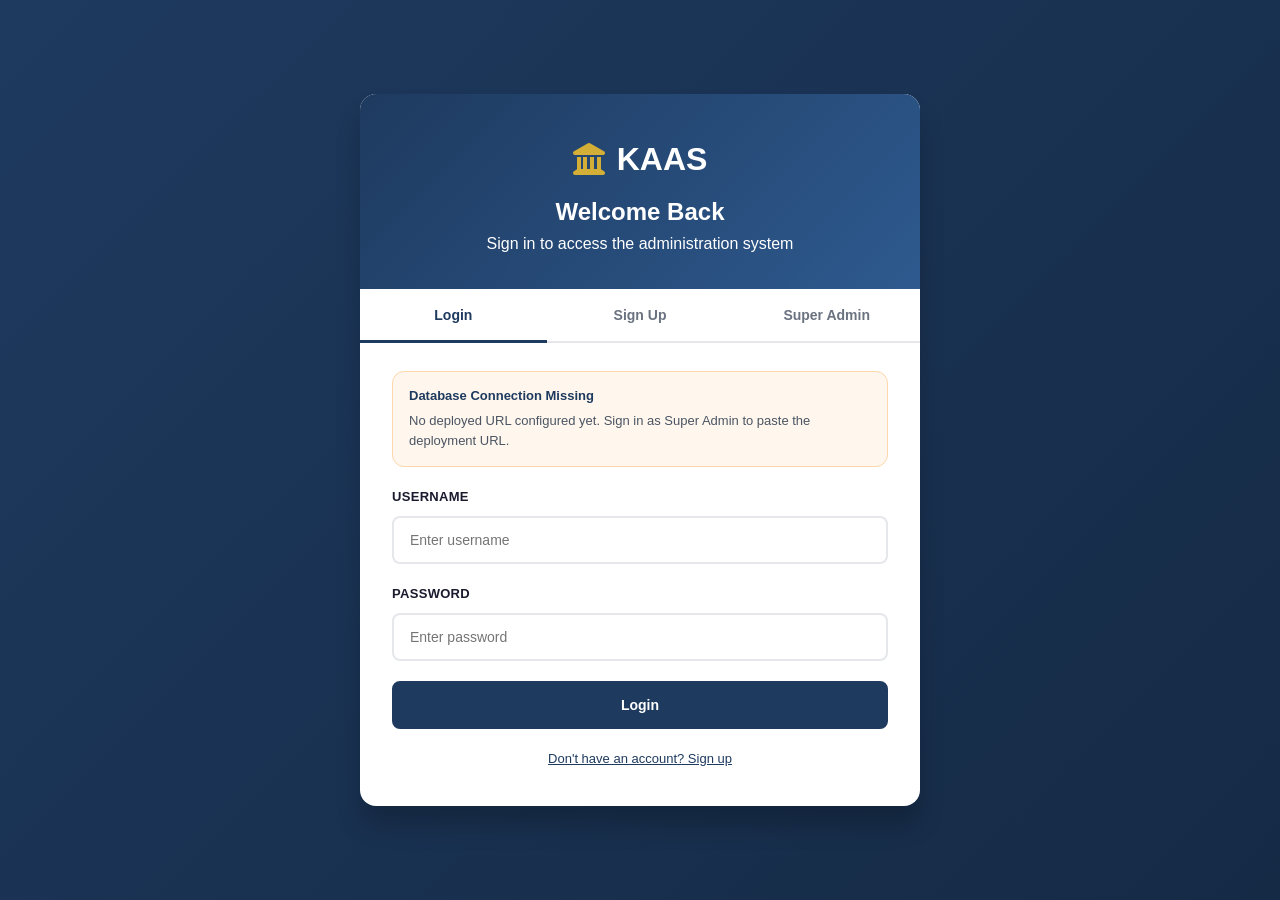
==== index.html @ f277cc86 "Add files via upload" ====
<!DOCTYPE html>
<html lang="en">

<head>
    <meta charset="UTF-8">
    <meta name="viewport" content="width=device-width, initial-scale=1.0">
    <title>KAAS - Kenya Area Administration System</title>
    <link rel="icon" href="data:,">
    <link rel="stylesheet" href="https://cdnjs.cloudflare.com/ajax/libs/font-awesome/6.4.0/css/all.min.css">
    <style>
        * {
            margin: 0;
            padding: 0;
            box-sizing: border-box;
        }

        body {
            font-family: 'Segoe UI', Arial, sans-serif;
            background: #F5F7FA;
            color: #1A1A2E;
            line-height: 1.6;
        }

        #authPage {
            min-height: 100vh;
            display: flex;
            align-items: center;
            justify-content: center;
            background: linear-gradient(135deg, #1E3A5F 0%, #152A45 100%);
            padding: 20px;
        }

        .auth-container {
            background: white;
            border-radius: 16px;
            box-shadow: 0 20px 25px rgba(0, 0, 0, 0.2);
            width: 100%;
            max-width: 560px;
            overflow: hidden;
            animation: slideUp 0.5s ease-out;
        }

        @keyframes slideUp {
            from {
                opacity: 0;
                transform: translateY(30px);
            }

            to {
                opacity: 1;
                transform: translateY(0);
            }
        }

        .auth-header {
            background: linear-gradient(135deg, #1E3A5F 0%, #2E5A8F 100%);
            padding: 40px 40px 32px;
            text-align: center;
            color: white;
        }

        .auth-header .logo {
            display: inline-flex;
            align-items: center;
            gap: 12px;
            font-size: 32px;
            font-weight: 700;
            margin-bottom: 8px;
        }

        .auth-header .logo i {
            color: #D4AF37;
        }

        .auth-tabs {
            display: flex;
            border-bottom: 2px solid #E5E7EB;
        }

        .auth-tab {
            flex: 1;
            padding: 18px;
            text-align: center;
            background: none;
            border: none;
            font-size: 14px;
            font-weight: 700;
            color: #6B7280;
            cursor: pointer;
            font-family: inherit;
            position: relative;
        }

        .auth-tab.active {
            color: #1E3A5F;
        }

        .auth-tab.active::after {
            content: '';
            position: absolute;
            bottom: -2px;
            left: 0;
            right: 0;
            height: 3px;
            background: #1E3A5F;
        }

        .auth-body {
            padding: 28px 32px 36px;
        }

        .auth-panel {
            display: none;
        }

        .auth-panel.active {
            display: block;
        }

        .status-box {
            border: 1px solid #E5E7EB;
            border-radius: 12px;
            padding: 14px 16px;
            margin-bottom: 20px;
            background: #F8FAFC;
        }

        .status-box.connected {
            border-color: #BBF7D0;
            background: #F0FDF4;
        }

        .status-box.disconnected {
            border-color: #FED7AA;
            background: #FFF7ED;
        }

        .status-title {
            font-weight: 700;
            font-size: 13px;
            margin-bottom: 4px;
            color: #1E3A5F;
        }

        .status-text {
            font-size: 13px;
            color: #4B5563;
            word-break: break-word;
        }

        .form-group {
            margin-bottom: 20px;
        }

        .form-group label {
            display: block;
            margin-bottom: 8px;
            font-weight: 600;
            font-size: 13px;
            color: #1A1A2E;
            text-transform: uppercase;
            letter-spacing: 0.3px;
        }

        .form-control {
            width: 100%;
            padding: 14px 16px;
            border: 2px solid #E5E7EB;
            border-radius: 8px;
            font-size: 14px;
            font-family: inherit;
            transition: all 0.15s;
        }

        .form-control:focus {
            outline: none;
            border-color: #1E3A5F;
            box-shadow: 0 0 0 3px rgba(30, 58, 95, 0.1);
        }

        .form-row {
            display: grid;
            grid-template-columns: 1fr 1fr;
            gap: 16px;
        }

        .settings-grid {
            display: grid;
            grid-template-columns: repeat(2, 1fr);
            gap: 24px;
        }

        .checkbox-row {
            display: flex;
            align-items: center;
            gap: 12px;
            margin-bottom: 16px;
            font-size: 14px;
        }

        .checkbox-row input {
            width: 18px;
            height: 18px;
        }

        .help-text {
            font-size: 12px;
            color: #6B7280;
            margin-top: -8px;
            margin-bottom: 18px;
        }

        .btn {
            display: inline-flex;
            align-items: center;
            justify-content: center;
            gap: 8px;
            padding: 14px 24px;
            border: 2px solid transparent;
            border-radius: 8px;
            font-size: 14px;
            font-weight: 600;
            font-family: inherit;
            cursor: pointer;
            transition: all 0.15s;
            width: 100%;
        }

        .btn-primary {
            background: #1E3A5F;
            color: white;
            border-color: #1E3A5F;
        }

        .btn-primary:hover {
            background: #2E5A8F;
        }

        .btn-secondary {
            background: #F5F7FA;
            color: #1E3A5F;
            border-color: #E5E7EB;
        }

        .btn-secondary:hover {
            background: #E7ECF4;
        }

        .data-table tbody tr:nth-child(even) {
            background-color: #E0F7FA !important;
        }

        .data-table tbody tr:hover {
            background-color: #B2EBF2 !important;
        }

        .loader-spin {
            animation: fa-spin 2s infinite linear;
            margin-right: 8px;
            color: #D4AF37;
            display: none;
        }

        .progress-bar-container {
            position: fixed;
            top: 0;
            left: 0;
            right: 0;
            height: 3px;
            z-index: 9999;
            background: rgba(30, 58, 95, 0.1);
            display: none;
        }

        .progress-bar-fill {
            height: 100%;
            background: #10B981;
            width: 0%;
            transition: width 0.3s ease;
            box-shadow: 0 0 10px rgba(16, 185, 129, 0.5);
        }
        .btn-danger {
            background: #FFF1F2;
            color: #DC143C;
            border-color: #FECDD3;
        }

        .btn-danger:hover {
            background: #FFE4E6;
        }

        .btn-sm {
            width: auto;
            padding: 10px 14px;
            font-size: 13px;
        }

        .button-row {
            display: flex;
            gap: 12px;
            flex-wrap: wrap;
        }

        .hidden {
            display: none !important;
        }

        #appPage {
            display: none;
            min-height: 100vh;
        }

        .app-container {
            display: flex;
            min-height: 100vh;
        }

        .sidebar {
            width: 280px;
            background: linear-gradient(180deg, #1E3A5F 0%, #152A45 100%);
            color: white;
            display: flex;
            flex-direction: column;
            position: fixed;
            left: 0;
            top: 0;
            bottom: 0;
            z-index: 1000;
        }

        .sidebar-header {
            padding: 20px 24px;
            border-bottom: 1px solid rgba(255, 255, 255, 0.1);
            min-height: 64px;
        }

        .sidebar .logo {
            display: flex;
            align-items: center;
            gap: 12px;
            font-size: 22px;
            font-weight: 700;
        }

        .sidebar .logo i {
            color: #D4AF37;
        }

        .sidebar-nav {
            flex: 1;
            overflow-y: auto;
            padding: 12px 0;
        }

        .sidebar-nav ul {
            list-style: none;
            padding: 0;
        }

        .sidebar-nav li {
            margin: 2px 12px;
        }

        .sidebar-nav a {
            display: flex;
            align-items: center;
            gap: 14px;
            padding: 12px 16px;
            color: rgba(255, 255, 255, 0.75);
            text-decoration: none;
            border-radius: 4px;
            transition: all 0.15s;
            font-size: 14px;
        }

        .sidebar-nav a:hover,
        .sidebar-nav a.active {
            background: rgba(255, 255, 255, 0.1);
            color: white;
        }

        .sidebar-nav a.active {
            background: #D4AF37;
            color: #152A45;
            font-weight: 600;
        }

        .sidebar-footer {
            padding: 16px 20px;
            border-top: 1px solid rgba(255, 255, 255, 0.1);
            display: flex;
            align-items: center;
            justify-content: space-between;
            background: rgba(0, 0, 0, 0.1);
        }

        .user-info {
            display: flex;
            align-items: center;
            gap: 12px;
            overflow: hidden;
        }

        .user-avatar {
            width: 42px;
            height: 42px;
            border-radius: 50%;
            background: #D4AF37;
            display: flex;
            align-items: center;
            justify-content: center;
            color: #152A45;
            font-size: 18px;
            flex-shrink: 0;
        }

        .user-details {
            overflow: hidden;
        }

        .user-details span:first-child {
            font-weight: 600;
            font-size: 13px;
            white-space: nowrap;
            overflow: hidden;
            text-overflow: ellipsis;
            display: block;
        }

        .user-details span:last-child {
            font-size: 11px;
            opacity: 0.7;
            text-transform: capitalize;
            display: block;
        }

        .btn-logout {
            background: rgba(255, 255, 255, 0.1);
            border: none;
            color: white;
            width: 40px;
            height: 40px;
            border-radius: 4px;
            cursor: pointer;
            font-size: 16px;
            flex-shrink: 0;
        }

        .main-content {
            flex: 1;
            margin-left: 280px;
            min-height: 100vh;
            display: flex;
            flex-direction: column;
        }

        .top-header {
            height: 64px;
            background: white;
            border-bottom: 1px solid #E5E7EB;
            display: flex;
            align-items: center;
            padding: 0 32px;
            position: sticky;
            top: 0;
            z-index: 100;
        }

        .top-header h2 {
            font-size: 20px;
            font-weight: 700;
            flex: 1;
        }

        .content-area {
            flex: 1;
            padding: 32px;
            max-width: 1400px;
            width: 100%;
            margin: 0 auto;
        }

        .card {
            background: white;
            border-radius: 12px;
            box-shadow: 0 1px 3px rgba(30, 58, 95, 0.08);
            padding: 28px;
            border: 1px solid #F3F4F6;
            margin-bottom: 24px;
        }

        .card-header {
            display: flex;
            align-items: center;
            justify-content: space-between;
            margin-bottom: 24px;
            padding-bottom: 16px;
            border-bottom: 2px solid #F3F4F6;
            flex-wrap: wrap;
            gap: 12px;
        }

        .card-title {
            font-size: 18px;
            font-weight: 700;
        }

        .stats-grid {
            display: grid;
            grid-template-columns: repeat(4, 1fr);
            gap: 24px;
            margin-bottom: 32px;
        }

        .stat-card {
            background: white;
            border-radius: 12px;
            box-shadow: 0 1px 3px rgba(30, 58, 95, 0.08);
            padding: 28px;
            display: flex;
            gap: 18px;
            border: 1px solid #F3F4F6;
            position: relative;
            overflow: hidden;
        }

        .stat-icon {
            width: 56px;
            height: 56px;
            border-radius: 8px;
            display: flex;
            align-items: center;
            justify-content: center;
            font-size: 24px;
            flex-shrink: 0;
        }

        .stat-icon.primary {
            background: rgba(30, 58, 95, 0.1);
            color: #1E3A5F;
        }

        .section-toolbar {
            display: flex;
            justify-content: space-between;
            align-items: center;
            gap: 12px;
            margin-bottom: 24px;
            flex-wrap: wrap;
        }

        .toolbar-actions {
            display: flex;
            gap: 12px;
            flex-wrap: wrap;
        }

        .table-wrapper {
            overflow-x: auto;
        }

        .data-table {
            width: 100%;
            border-collapse: separate;
            border-spacing: 0;
        }

        .data-table th {
            padding: 14px 18px;
            text-align: left;
            font-size: 12px;
            text-transform: uppercase;
            color: #6B7280;
            border-bottom: 2px solid #F3F4F6;
            background: #F5F7FA;
            white-space: nowrap;
        }

        .data-table td {
            padding: 16px 18px;
            border-bottom: 1px solid #F3F4F6;
            vertical-align: top;
        }

        .data-table tbody tr:hover {
            background: #FAFBFC;
        }

        .inline-actions {
            display: flex;
            gap: 8px;
            flex-wrap: wrap;
        }

        .empty-state {
            padding: 48px;
            text-align: center;
            color: #6B7280;
        }

        .empty-state i {
            font-size: 48px;
            opacity: 0.3;
            display: block;
            margin-bottom: 12px;
        }

        .badge {
            display: inline-flex;
            align-items: center;
            padding: 4px 10px;
            border-radius: 999px;
            font-size: 11px;
            font-weight: 700;
            text-transform: capitalize;
        }

        .badge-new {
            background: rgba(59, 130, 246, 0.12);
            color: #2563EB;
        }

        .badge-in_progress,
        .badge-pending {
            background: rgba(255, 107, 53, 0.12);
            color: #FF6B35;
        }

        .badge-resolved {
            background: rgba(0, 166, 81, 0.12);
            color: #00A651;
        }

        .badge-rejected {
            background: rgba(220, 20, 60, 0.12);
            color: #DC143C;
        }

        .badge-low {
            background: rgba(107, 114, 128, 0.12);
            color: #4B5563;
        }

        .badge-medium {
            background: rgba(30, 58, 95, 0.12);
            color: #1E3A5F;
        }

        .badge-high {
            background: rgba(245, 158, 11, 0.12);
            color: #B45309;
        }

        .badge-urgent {
            background: rgba(220, 20, 60, 0.12);
            color: #DC143C;
        }

        .toast-container {
            position: fixed;
            top: 24px;
            right: 24px;
            z-index: 3000;
            display: flex;
            flex-direction: column;
            gap: 12px;
            max-width: 400px;
        }

        .toast {
            background: white;
            border-radius: 8px;
            box-shadow: 0 10px 15px rgba(0, 0, 0, 0.1);
            padding: 18px 24px;
            display: flex;
            align-items: center;
            gap: 14px;
            border-left: 4px solid #1E3A5F;
            animation: toastSlide 0.4s ease-out;
        }

        @keyframes toastSlide {
            from {
                opacity: 0;
                transform: translateX(100%);
            }

            to {
                opacity: 1;
                transform: translateX(0);
            }
        }

        .toast.success {
            border-left-color: #00A651;
        }

        .toast.error {
            border-left-color: #DC143C;
        }

        .toast.warning {
            border-left-color: #FF6B35;
        }

        .toast i {
            font-size: 20px;
            flex-shrink: 0;
        }

        .toast.success i {
            color: #00A651;
        }

        .toast.error i {
            color: #DC143C;
        }

        .toast.warning i {
            color: #FF6B35;
        }

        /* Modal Styles */
        .modal-overlay {
            position: fixed;
            top: 0;
            left: 0;
            right: 0;
            bottom: 0;
            background: rgba(15, 23, 42, 0.6);
            backdrop-filter: blur(4px);
            display: none;
            align-items: center;
            justify-content: center;
            z-index: 2000;
            padding: 20px;
            animation: fadeIn 0.2s ease-out;
        }

        .modal-overlay.active {
            display: flex;
        }

        .modal-container {
            background: white;
            border-radius: 16px;
            width: 100%;
            max-width: 800px;
            max-height: 90vh;
            overflow-y: auto;
            box-shadow: 0 25px 50px -12px rgba(0, 0, 0, 0.25);
            animation: modalPop 0.3s cubic-bezier(0.34, 1.56, 0.64, 1);
        }

        @keyframes fadeIn { from { opacity: 0; } to { opacity: 1; } }
        @keyframes modalPop { from { transform: scale(0.95); opacity: 0; } to { transform: scale(1); opacity: 1; } }

        .modal-header {
            padding: 24px 32px;
            border-bottom: 1px solid #F3F4F6;
            display: flex;
            align-items: center;
            justify-content: space-between;
            position: sticky;
            top: 0;
            background: white;
            z-index: 10;
        }

        .modal-title {
            font-size: 20px;
            font-weight: 700;
            color: #1E3A5F;
        }

        .modal-close {
            background: #F3F4F6;
            border: none;
            width: 36px;
            height: 36px;
            border-radius: 50%;
            display: flex;
            align-items: center;
            justify-content: center;
            cursor: pointer;
            color: #6B7280;
            transition: all 0.15s;
        }

        .modal-close:hover {
            background: #E5E7EB;
            color: #1A1A2E;
        }

        .modal-body {
            padding: 32px;
        }

        @media (max-width: 1024px) {
            .sidebar {
                transform: translateX(-100%);
                transition: transform 0.25s;
            }

            .sidebar.open {
                transform: translateX(0);
            }

            .main-content {
                margin-left: 0;
            }

            .stats-grid {
                grid-template-columns: repeat(2, 1fr);
            }
        }

        @media (max-width: 768px) {

            .stats-grid,
            .form-row,
            .settings-grid {
                grid-template-columns: 1fr;
            }

            .auth-tabs {
                flex-wrap: wrap;
            }

            .auth-tab {
                flex: 1 1 33.333%;
            }
        }
    </style>
</head>

<body>
    <div id="progressBar" class="progress-bar-container">
        <div id="progressBarFill" class="progress-bar-fill"></div>
    </div>
    <div id="authPage">
        <div class="auth-container">
            <div class="auth-header">
                <div class="logo"><i class="fas fa-landmark"></i><span>KAAS</span></div>
                <h2 id="authTitle">Welcome Back</h2>
                <p id="authSubtitle">Sign in to access the administration system</p>
            </div>
            <div class="auth-tabs">
                <button class="auth-tab active" id="loginTabBtn" onclick="showAuthTab('login')">Login</button>
                <button class="auth-tab" id="signupTabBtn" onclick="showAuthTab('signup')">Sign Up</button>
                <button class="auth-tab" id="superAdminTabBtn" onclick="showAuthTab('superAdmin')">Super Admin</button>
            </div>
            <div class="auth-body">
                <div id="connectionNotice" class="status-box disconnected">
                    <div class="status-title">Database Connection</div>
                    <div class="status-text">No deployed URL configured yet. Sign in as Super Admin to paste the
                        deployment URL.</div>
                </div>

                <div id="loginPanel" class="auth-panel active">
                    <form id="loginForm" onsubmit="return handleLogin(event)">
                        <div class="form-group">
                            <label>Username</label>
                            <input type="text" id="loginUsername" class="form-control" placeholder="Enter username"
                                required>
                        </div>
                        <div class="form-group">
                            <label>Password</label>
                            <input type="password" id="loginPassword" class="form-control" placeholder="Enter password"
                                required>
                        </div>
                        <button type="submit" class="btn btn-primary">Login</button>
                        <div style="margin-top:16px; text-align:center;">
                            <a href="#" onclick="showAuthTab('signup');return false;"
                                style="color:#1E3A5F;font-size:13px;">Don't have an account? Sign up</a>
                        </div>
                    </form>
                </div>

                <div id="signupPanel" class="auth-panel">
                    <form id="signupForm" onsubmit="return handleSignup(event)">
                        <div class="form-group">
                            <label>Full Name</label>
                            <input type="text" id="signupFullName" class="form-control" placeholder="Enter full name"
                                required>
                        </div>
                        <div class="form-row">
                            <div class="form-group">
                                <label>Username</label>
                                <input type="text" id="signupUsername" class="form-control"
                                    placeholder="Choose username" required>
                            </div>
                            <div class="form-group">
                                <label>Phone</label>
                                <input type="tel" id="signupPhone" class="form-control" placeholder="07XXXXXXXX">
                            </div>
                        </div>
                        <div class="form-group">
                            <label>Role</label>
                            <select id="signupRole" class="form-control" required>
                                <option value="">-- Select Role --</option>
                                <option value="resident">Resident</option>
                                <option value="desk_officer">Desk Officer</option>
                                <option value="chief">Chief</option>
                            </select>
                        </div>
                        <div class="form-group">
                            <label>Password</label>
                            <input type="password" id="signupPassword" class="form-control"
                                placeholder="Minimum 6 characters" required minlength="6">
                        </div>
                        <div class="form-group">
                            <label>Confirm Password</label>
                            <input type="password" id="signupConfirmPassword" class="form-control"
                                placeholder="Re-enter password" required>
                        </div>
                        <button type="submit" class="btn btn-primary">Create Account</button>
                        <div style="margin-top:16px; text-align:center;">
                            <a href="#" onclick="showAuthTab('login');return false;"
                                style="color:#1E3A5F;font-size:13px;">Already have an account? Login</a>
                        </div>
                    </form>
                </div>

                <div id="superAdminPanel" class="auth-panel">
                    <div id="superAdminLoginSection">
                        <form id="superAdminForm" onsubmit="return handleSuperAdminLogin(event)">
                            <div class="form-group">
                                <label>Super Admin Username</label>
                                <input type="text" id="superAdminUsername" class="form-control"
                                    placeholder="administrator" required>
                            </div>
                            <div class="form-group">
                                <label>Super Admin Password</label>
                                <input type="password" id="superAdminPassword" class="form-control"
                                    placeholder="admin0001" required>
                            </div>
                            <button type="submit" class="btn btn-primary">Unlock Connection Settings</button>
                            <div class="help-text">Embedded credentials: <strong>administrator</strong> /
                                <strong>admin0001</strong></div>
                        </form>
                    </div>

                    <div id="superAdminConfigSection" class="hidden">
                        <div class="status-box connected" style="margin-bottom:20px;">
                            <div class="status-title">Super Admin Session Active</div>
                            <div class="status-text">Paste the deployed Apps Script web app URL below. The app will use
                                that URL as the live database/API connection.</div>
                        </div>
                        <div class="form-group">
                            <label>Deployed Web App URL</label>
                            <input type="text" id="deploymentUrlEntry" class="form-control"
                                placeholder="https://script.google.com/macros/s/.../exec">
                        </div>
                        <div class="button-row">
                            <button type="button" class="btn btn-primary btn-sm"
                                onclick="saveDeploymentUrlFromInput('deploymentUrlEntry', true)">
                                <i class="fas fa-save"></i> Save URL
                            </button>
                            <button type="button" class="btn btn-secondary btn-sm"
                                onclick="testDeploymentUrlFromInput('deploymentUrlEntry')">
                                <i class="fas fa-link"></i> Test Connection
                            </button>
                            <button type="button" class="btn btn-info btn-sm" onclick="runInitializeSheets()">
                                <i class="fas fa-sync"></i> Sync Registry Schema
                            </button>
                            <button type="button" class="btn btn-danger btn-sm" onclick="logoutSuperAdmin()">
                                <i class="fas fa-lock"></i> Lock Super Admin
                            </button>
                        </div>
                        <div id="superAdminStatus" class="help-text" style="margin-top:14px;"></div>
                    </div>
                </div>
            </div>
        </div>
    </div>

    <div id="appPage">
        <div class="app-container">
            <aside class="sidebar" id="sidebar">
                <div class="sidebar-header">
                    <div class="logo"><i class="fas fa-landmark"></i><span>KAAS</span></div>
                </div>
                <nav class="sidebar-nav">
                    <ul id="navMenu"></ul>
                </nav>
                <div class="sidebar-footer">
                    <div class="user-info">
                        <div class="user-avatar"><i class="fas fa-user"></i></div>
                        <div class="user-details"><span id="displayName">User</span><span id="displayRole">Role</span>
                        </div>
                    </div>
                    <button class="btn-logout" onclick="handleLogout()"><i class="fas fa-sign-out-alt"></i></button>
                </div>
            </aside>

            <div class="main-content">
                <header class="top-header">
                    <button class="btn-logout" onclick="toggleSidebar()"
                        style="margin-right:16px;background:none;border:2px solid #E5E7EB;width:40px;height:40px;border-radius:4px;cursor:pointer;color:#1E3A5F;">
                        <i class="fas fa-bars"></i>
                    </button>
                    <h2 id="pageTitle" style="font-size:18px;font-weight:700;">Dashboard</h2>
                    <i id="titleLoader" class="fas fa-spinner loader-spin"></i>
                </header>
                <div class="content-area" id="contentArea"></div>
            </div>
        </div>
    </div>

    <div id="toastContainer" class="toast-container"></div>

    <!-- Main Modal Container -->
    <div id="mainModal" class="modal-overlay">
        <div class="modal-container">
            <div class="modal-header">
                <h3 id="modalTitle" class="modal-title">Form</h3>
                <button class="modal-close" onclick="closeModal()"><i class="fas fa-times"></i></button>
            </div>
            <div id="modalBody" class="modal-body"></div>
        </div>
    </div>

    <script>
        // Injected by Google Apps Script doGet()
        var INJECTED_API_URL = "<?= scriptUrl ?>";

        var STORAGE_KEYS = {
            authToken: 'kaas_token',
            apiUrl: 'kaas_api_base_url',
            superAdmin: 'kaas_super_admin_session'
        };

        var SUPER_ADMIN = {
            username: 'administrator',
            password: 'admin0001'
        };

        var authToken = localStorage.getItem(STORAGE_KEYS.authToken) || null;
        var currentUser = null;
        var currentPage = 'dashboard';
        var currentCases = [];
        var currentDocuments = [];
        var currentAnnouncements = [];
        var currentUsers = [];
        var cachedSettings = null;
        var apiRequestActive = false;
        var editingCaseId = null;
        var editingDocumentId = null;

        document.addEventListener('DOMContentLoaded', function () {
            updateConnectionNotice();
            renderSuperAdminPanel();

            if (!hasConfiguredApiUrl()) {
                clearUserSession();
                showAuth();
                return;
            }

            if (!authToken) {
                showAuth();
                return;
            }

            apiRequest('validateToken', { token: authToken })
                .then(function (result) {
                    if (result && result.success && result.user) {
                        currentUser = result.user;
                        showApp();
                        return;
                    }
                    clearUserSession();
                    showAuth();
                })
                .catch(function (error) {
                    clearUserSession();
                    showAuth();
                    showToast(getErrorMessage('Connection error', error), 'error');
                });
        });

        function clearUserSession() {
            localStorage.removeItem(STORAGE_KEYS.authToken);
            authToken = null;
            currentUser = null;
            currentCases = [];
            currentDocuments = [];
            cachedSettings = null;
            editingCaseId = null;
        }

        function hasConfiguredApiUrl() {
            return !!getConfiguredApiUrl();
        }

        function getConfiguredApiUrl() {
            var savedUrl = localStorage.getItem(STORAGE_KEYS.apiUrl);
            if (savedUrl) return normalizeApiUrl(savedUrl);
            
            // Fallback to injected URL if local storage is empty
            if (typeof INJECTED_API_URL !== 'undefined' && INJECTED_API_URL && INJECTED_API_URL.indexOf('script.google.com') !== -1) {
                return normalizeApiUrl(INJECTED_API_URL);
            }
            
            return '';
        }

        function normalizeApiUrl(value) {
            return String(value || '').replace(/\s+/g, '').replace(/\/+$/, '');
        }

        function setConfiguredApiUrl(value) {
            var normalized = normalizeApiUrl(value);
            if (normalized) {
                localStorage.setItem(STORAGE_KEYS.apiUrl, normalized);
            } else {
                localStorage.removeItem(STORAGE_KEYS.apiUrl);
            }
        }

        function isSuperAdminAuthenticated() {
            return sessionStorage.getItem(STORAGE_KEYS.superAdmin) === 'true';
        }

        function setSuperAdminAuthenticated(enabled) {
            if (enabled) {
                sessionStorage.setItem(STORAGE_KEYS.superAdmin, 'true');
            } else {
                sessionStorage.removeItem(STORAGE_KEYS.superAdmin);
            }
            renderSuperAdminPanel();
            updateConnectionNotice();
        }

        function showAuth() {
            document.getElementById('authPage').style.display = 'flex';
            document.getElementById('appPage').style.display = 'none';
            updateConnectionNotice();
        }

        function showApp() {
            document.getElementById('authPage').style.display = 'none';
            document.getElementById('appPage').style.display = 'block';
            document.getElementById('displayName').textContent = currentUser.fullName || currentUser.username;
            document.getElementById('displayRole').textContent = humanize(currentUser.role);
            renderNavigation();
            bootstrapApp();
        }

        function bootstrapApp() {
            showToast('Synchronizing system data...', 'info');
            apiRequest('getBootstrapData', { token: authToken })
                .then(function (result) {
                    if (result && result.success) {
                        currentCases = result.cases || [];
                        currentDocuments = result.documents || [];
                        currentAnnouncements = result.announcements || [];
                        cachedSettings = result.settings || {};
                        
                        // Sync Local API URL with Spreadsheet if it exists
                        if (cachedSettings.apiUrl && cachedSettings.apiUrl !== getConfiguredApiUrl()) {
                            setConfiguredApiUrl(cachedSettings.apiUrl);
                        }

                        currentPage = 'dashboard';
                        renderDashboard(result.stats || {}, result.recentCases || []);
                        document.getElementById('pageTitle').textContent = 'Dashboard';
                        showToast('System synchronized and stable.', 'success');
                        return;
                    }
                    showToast('Initial sync failed. Retrying manually.', 'warning');
                    navigateTo('dashboard');
                })
                .catch(function (error) {
                    showToast('Connection unstable. Using local state.', 'warning');
                    navigateTo('dashboard');
                });
        }

        function showAuthTab(tab) {
            var tabMap = {
                login: { button: 'loginTabBtn', panel: 'loginPanel', title: 'Welcome Back', subtitle: 'Sign in to access the administration system' },
                signup: { button: 'signupTabBtn', panel: 'signupPanel', title: 'Create Account', subtitle: 'Register to access the system' },
                superAdmin: { button: 'superAdminTabBtn', panel: 'superAdminPanel', title: 'Super Admin Access', subtitle: 'Configure the deployed URL used to connect the database' }
            };

            Object.keys(tabMap).forEach(function (key) {
                document.getElementById(tabMap[key].button).classList.remove('active');
                document.getElementById(tabMap[key].panel).classList.remove('active');
            });

            document.getElementById(tabMap[tab].button).classList.add('active');
            document.getElementById(tabMap[tab].panel).classList.add('active');
            document.getElementById('authTitle').textContent = tabMap[tab].title;
            document.getElementById('authSubtitle').textContent = tabMap[tab].subtitle;

            if (tab === 'superAdmin') {
                renderSuperAdminPanel();
            }
        }

        function renderSuperAdminPanel() {
            var loginSection = document.getElementById('superAdminLoginSection');
            var configSection = document.getElementById('superAdminConfigSection');
            var statusEl = document.getElementById('superAdminStatus');
            var inputEl = document.getElementById('deploymentUrlEntry');
            if (!loginSection || !configSection || !statusEl || !inputEl) {
                return;
            }

            if (isSuperAdminAuthenticated()) {
                loginSection.classList.add('hidden');
                configSection.classList.remove('hidden');
                inputEl.value = getConfiguredApiUrl();
                statusEl.textContent = hasConfiguredApiUrl()
                    ? 'Current saved URL: ' + getConfiguredApiUrl()
                    : 'No deployed URL saved yet.';
            } else {
                loginSection.classList.remove('hidden');
                configSection.classList.add('hidden');
                statusEl.textContent = '';
                document.getElementById('superAdminForm').reset();
            }
        }

        function updateConnectionNotice() {
            var notice = document.getElementById('connectionNotice');
            if (!notice) {
                return;
            }

            var apiUrl = getConfiguredApiUrl();
            if (apiUrl) {
                notice.className = 'status-box connected';
                notice.innerHTML =
                    '<div class="status-title">Database Connection Ready</div>' +
                    '<div class="status-text">Connected through deployed URL: ' + escapeHtml(apiUrl) + '</div>';
            } else {
                notice.className = 'status-box disconnected';
                notice.innerHTML =
                    '<div class="status-title">Database Connection Missing</div>' +
                    '<div class="status-text">No deployed URL configured yet. Sign in as Super Admin to paste the deployment URL.</div>';
            }
        }

        function handleSuperAdminLogin(event) {
            event.preventDefault();

            var username = document.getElementById('superAdminUsername').value;
            var password = document.getElementById('superAdminPassword').value;

            if (username === SUPER_ADMIN.username && password === SUPER_ADMIN.password) {
                setSuperAdminAuthenticated(true);
                showToast('Super Admin unlocked.', 'success');
                return false;
            }

            showToast('Invalid Super Admin credentials.', 'error');
            return false;
        }

        function logoutSuperAdmin() {
            setSuperAdminAuthenticated(false);
            showToast('Super Admin locked.', 'info');
            showAuthTab('login');
        }

        function testDeploymentUrlFromInput(inputId) {
            var input = document.getElementById(inputId);
            if (!input) {
                return;
            }

            var url = normalizeApiUrl(input.value);
            if (!url) {
                showToast('Paste the deployed URL first.', 'warning');
                return;
            }

            testDeploymentUrl(url, true)
                .then(function () {
                    showToast('Deployment URL is reachable.', 'success');
                })
                .catch(function (error) {
                    showToast(getErrorMessage('Connection test failed', error), 'error');
                });
        }

        function runInitializeSheets() {
            showToast('Synchronizing database schema...', 'info');
            apiRequest('initializeSheets', { token: authToken })
                .then(function (result) {
                    if (result && result.success) {
                        showToast('Database schema synchronized successfully. New columns added.', 'success');
                        return;
                    }
                    showToast(result && result.message ? result.message : 'Failed to sync schema.', 'error');
                })
                .catch(function (error) {
                    showToast('Error synchronizing schema.', 'error');
                });
        }

        function saveDeploymentUrlFromInput(inputId, stayOnAuth) {
            var input = document.getElementById(inputId);
            if (!input) {
                return;
            }

            var newUrl = normalizeApiUrl(input.value);
            if (!newUrl) {
                showToast('Paste the deployed URL first.', 'warning');
                return;
            }

            var previousUrl = getConfiguredApiUrl();

            testDeploymentUrl(newUrl, false)
                .then(function () {
                    return apiRequest('initializeSheets', { apiUrl: newUrl });
                })
                .then(function (result) {
                    if (!result || !result.success) {
                        throw new Error(result && result.message ? result.message : 'Failed to initialize sheets.');
                    }

                    setConfiguredApiUrl(newUrl);
                    updateConnectionNotice();
                    renderSuperAdminPanel();

                    if (previousUrl && previousUrl !== newUrl) {
                        clearUserSession();
                    }

                    if (!stayOnAuth && currentUser) {
                        showToast('Deployment URL updated. Please log in again.', 'success');
                        showAuth();
                        return;
                    }

                    showToast('Deployment URL saved successfully.', 'success');
                })
                .catch(function (error) {
                    showToast(getErrorMessage('Failed to save deployment URL', error), 'error');
                });
        }

        function testDeploymentUrl(url, returnResult) {
            return apiRequest('ping', { apiUrl: url }).then(function (result) {
                if (!result || !result.success) {
                    throw new Error(result && result.message ? result.message : 'The deployed URL did not respond.');
                }
                return returnResult ? result : true;
            });
        }

        function apiRequest(action, options) {
            options = options || {};
            var apiUrl = normalizeApiUrl(options.apiUrl || getConfiguredApiUrl());
            if (!apiUrl) {
                showToast('API URL not configured.', 'error');
                return Promise.reject('No API URL');
            }

            var params = {
                action: action,
                token: options.token || ''
            };

            if (options.id) params.id = options.id;
            if (options.payload) {
                params.payload = JSON.stringify(options.payload);
            }

            var loader = document.getElementById('titleLoader');
            var progFill = document.getElementById('progressBarFill');
            var progBar = document.getElementById('progressBar');
            
            if (loader) loader.style.display = 'inline-block';
            if (progBar) progBar.style.display = 'block';
            if (progFill) progFill.style.width = '30%';

            // Use POST (Fetch) for large payloads or specific actions
            var isLarge = params.payload && params.payload.length > 3000;
            var usePost = isLarge || action === 'addDocument' || action === 'updateDocument';

            var request;
            if (usePost) {
                // For GAS, simple POST with text/plain avoids CORS preflight
                request = fetch(apiUrl, {
                    method: 'POST',
                    mode: 'cors',
                    body: JSON.stringify(params)
                }).then(function(res) { return res.json(); });
            } else {
                request = jsonpRequest(apiUrl, params);
            }

            return request.finally(function() {
                if (loader) loader.style.display = 'none';
                if (progFill) progFill.style.width = '100%';
                setTimeout(function() {
                    if (progBar) progBar.style.display = 'none';
                    if (progFill) progFill.style.width = '0%';
                }, 300);
            });
        }

        function jsonpRequest(baseUrl, params) {
            return new Promise(function (resolve, reject) {
                var callbackName = 'kaasJsonp_' + Date.now() + '_' + Math.floor(Math.random() * 1000000);
                var script = document.createElement('script');
                var timedOut = false;

                params = params || {};
                params.callback = callbackName;
                params._ts = Date.now();

                var timeout = setTimeout(function () {
                    timedOut = true;
                    cleanup();
                    reject(new Error('Request timed out. Please check your internet connection or deployment URL.'));
                }, 60000);

                window[callbackName] = function (response) {
                    if (timedOut) {
                        return;
                    }
                    cleanup();
                    resolve(response || {});
                };

                script.onerror = function () {
                    cleanup();
                    reject(new Error('Unable to reach the deployed URL.'));
                };

                script.src = buildUrl(baseUrl, params);
                document.body.appendChild(script);

                function cleanup() {
                    clearTimeout(timeout);
                    if (script.parentNode) {
                        script.parentNode.removeChild(script);
                    }
                    try {
                        delete window[callbackName];
                    } catch (error) {
                        window[callbackName] = undefined;
                    }
                }
            });
        }

        function buildUrl(baseUrl, params) {
            var url = normalizeApiUrl(baseUrl);
            var separator = url.indexOf('?') === -1 ? '?' : '&';
            var query = Object.keys(params).map(function (key) {
                return encodeURIComponent(key) + '=' + encodeURIComponent(params[key]);
            }).join('&');
            return url + separator + query;
        }

        function handleLogin(event) {
            event.preventDefault();

            if (!hasConfiguredApiUrl()) {
                showToast('Configure the deployed URL first through Super Admin.', 'warning');
                showAuthTab('superAdmin');
                return false;
            }

            var username = document.getElementById('loginUsername').value;
            var password = document.getElementById('loginPassword').value;

            apiRequest('login', {
                payload: {
                    username: username,
                    password: password
                }
            })
                .then(function (result) {
                    if (result && result.success) {
                        authToken = result.token;
                        currentUser = result.user;
                        localStorage.setItem(STORAGE_KEYS.authToken, authToken);
                        showToast('Welcome, ' + (currentUser.fullName || currentUser.username) + '!', 'success');
                        showApp();
                        return;
                    }
                    showToast(result && result.message ? result.message : 'Login failed.', 'error');
                })
                .catch(function (error) {
                    showToast(getErrorMessage('Login failed', error), 'error');
                });

            return false;
        }

        function handleSignup(event) {
            event.preventDefault();

            if (!hasConfiguredApiUrl()) {
                showToast('Configure the deployed URL first through Super Admin.', 'warning');
                showAuthTab('superAdmin');
                return false;
            }

            var fullName = document.getElementById('signupFullName').value;
            var username = document.getElementById('signupUsername').value;
            var phone = document.getElementById('signupPhone').value;
            var role = document.getElementById('signupRole').value;
            var password = document.getElementById('signupPassword').value;
            var confirmPassword = document.getElementById('signupConfirmPassword').value;

            if (password !== confirmPassword) {
                showToast('Passwords do not match.', 'error');
                return false;
            }

            if (password.length < 6) {
                showToast('Password must be at least 6 characters.', 'error');
                return false;
            }

            apiRequest('signup', {
                payload: {
                    username: username,
                    password: password,
                    fullName: fullName,
                    role: role,
                    phone: phone
                }
            })
                .then(function (result) {
                    if (result && result.success) {
                        showToast(result.message, 'success');
                        document.getElementById('signupForm').reset();
                        showAuthTab('login');
                        return;
                    }
                    showToast(result && result.message ? result.message : 'Signup failed.', 'error');
                })
                .catch(function (error) {
                    showToast(getErrorMessage('Signup failed', error), 'error');
                });

            return false;
        }

        function handleLogout() {
            if (!authToken) {
                clearUserSession();
                showAuth();
                return;
            }

            apiRequest('logout', { token: authToken })
                .catch(function () {
                    return { success: true };
                })
                .finally(function () {
                    clearUserSession();
                    showAuth();
                    showToast('Logged out successfully.', 'info');
                });
        }

        function renderNavigation() {
            var navMenu = document.getElementById('navMenu');
            var role = currentUser.role;
            var navItems = [
                { id: 'dashboard', icon: 'fa-home', label: 'Dashboard', roles: ['chief', 'desk_officer', 'resident'] },
                { id: 'announcements', icon: 'fa-bullhorn', label: 'Announcements', roles: ['chief', 'desk_officer', 'resident'] },
                { id: 'cases', icon: 'fa-folder-open', label: 'Active Cases', roles: ['chief', 'desk_officer'] },
                { id: 'resolvedCases', icon: 'fa-check-double', label: 'Resolved Cases', roles: ['chief', 'desk_officer'] },
                { id: 'createCase', icon: 'fa-plus-circle', label: 'New Case', roles: ['chief', 'desk_officer', 'resident'] },
                { id: 'documents', icon: 'fa-file-alt', label: 'Documents', roles: ['chief', 'desk_officer'] },
                { id: 'reports', icon: 'fa-chart-bar', label: 'Reports', roles: ['chief', 'desk_officer'] },
                { id: 'settings', icon: 'fa-cog', label: 'Settings', roles: ['chief'] }
            ];

            var filtered = navItems.filter(function (item) {
                return item.roles.indexOf(role) !== -1;
            });

            navMenu.innerHTML = filtered.map(function (item) {
                var active = currentPage === item.id ? 'active' : '';
                return '<li><a href="#" data-page="' + item.id + '" onclick="navigateTo(\'' + item.id + '\');return false;" class="' + active + '"><i class="fas ' + item.icon + '"></i><span>' + item.label + '</span></a></li>';
            }).join('');
        }

        function navigateTo(page) {
            currentPage = page;
            if (page === 'createCase') editingCaseId = null;
            if (page === 'createDocument') editingDocumentId = null;
            if (page === 'resolvedCases') editingCaseId = null;

            document.getElementById('pageTitle').textContent = getPageTitle(page);
            renderNavigation();
            closeSidebarIfMobile();

            var loaders = {
                dashboard: loadDashboard,
                announcements: loadAnnouncements,
                cases: loadCases,
                createCase: renderCreateCase,
                documents: loadDocuments,
                createDocument: renderCreateDocument,
                reports: loadReports,
                resolvedCases: loadResolvedCases,
                settings: loadSettings
            };

            if (loaders[page]) loaders[page]();
        }

        function openModal(title, contentHtml) {
            document.getElementById('modalTitle').textContent = title;
            document.getElementById('modalBody').innerHTML = contentHtml;
            document.getElementById('mainModal').classList.add('active');
            document.body.style.overflow = 'hidden';
        }

        function closeModal() {
            document.getElementById('mainModal').classList.remove('active');
            document.body.style.overflow = 'auto';
            editingCaseId = null;
            editingDocumentId = null;
        }

        function getPageTitle(page) {
            var titles = {
                dashboard: 'Dashboard',
                announcements: 'Public Announcements',
                cases: 'Cases Registry',
                createCase: 'New Application Request',
                documents: 'Document Registry',
                reports: 'System Reports',
                resolvedCases: 'Resolved Archive',
                settings: 'System Settings'
            };
            return titles[page] || 'Dashboard';
        }

        function loadDashboard() {
            // Dashboard is the only view without a separate "render" from cache in navigateTo
            // so we handle it here.
            apiRequest('getDashboardStats', { token: authToken })
                .then(function (result) {
                    if (result && result.success) {
                        renderDashboard(result.stats || {}, result.recentCases || []);
                        return;
                    }
                    showToast(result && result.message ? result.message : 'Failed to refresh dashboard.', 'error');
                })
                .catch(function (error) {
                    showToast(getErrorMessage('Failed to refresh dashboard', error), 'error');
                });
        }

        function renderDashboard(stats, recentCases) {
            var contentArea = document.getElementById('contentArea');
            var canManageCases = currentUser && currentUser.role !== 'resident';

            var rowsHtml = recentCases.length ? recentCases.map(function (caseItem) {
                return '<tr>' +
                    '<td><strong>' + escapeHtml(caseItem.id) + '</strong></td>' +
                    '<td>' + escapeHtml(formatCaseType(caseItem.type)) + '</td>' +
                    '<td>' + escapeHtml(caseItem.resident.name) + '</td>' +
                    '<td><span class="badge ' + getPriorityClass(caseItem.priority) + '">' + escapeHtml(humanize(caseItem.priority)) + '</span></td>' +
                    '<td><span class="badge ' + getStatusClass(caseItem.status) + '">' + escapeHtml(humanize(caseItem.status)) + '</span></td>' +
                    '<td>' + escapeHtml(formatDate(caseItem.createdAt)) + '</td>' +
                    '</tr>';
            }).join('') : '<tr><td colspan="6" class="empty-state"><i class="fas fa-inbox"></i>No cases found.</td></tr>';

            var quickActions = '<div class="toolbar-actions">' +
                '<button class="btn btn-primary btn-sm" onclick="navigateTo(\'createCase\')"><i class="fas fa-plus"></i> ' + (canManageCases ? 'New Application' : 'Submit Request') + '</button>' +
                (canManageCases ? '<button class="btn btn-secondary btn-sm" onclick="navigateTo(\'cases\')"><i class="fas fa-list"></i> View All Cases</button>' : '') +
                '</div>';

            contentArea.innerHTML = '' +
                '<div class="stats-grid">' +
                '<div class="stat-card"><div style="position:absolute;top:0;left:0;right:0;height:4px;background:#1E3A5F;"></div><div style="display:flex;align-items:flex-start;gap:18px;"><div class="stat-icon primary"><i class="fas fa-folder-open"></i></div><div><h3 style="font-size:32px;font-weight:700;line-height:1;margin-bottom:6px;">' + (stats.total || 0) + '</h3><p style="font-size:14px;color:#6B7280;">Total Cases</p></div></div></div>' +
                '<div class="stat-card"><div style="position:absolute;top:0;left:0;right:0;height:4px;background:#FF6B35;"></div><div style="display:flex;align-items:flex-start;gap:18px;"><div class="stat-icon" style="background:rgba(255,107,53,0.1);color:#FF6B35;"><i class="fas fa-clock"></i></div><div><h3 style="font-size:32px;font-weight:700;line-height:1;margin-bottom:6px;">' + (stats.pending || 0) + '</h3><p style="font-size:14px;color:#6B7280;">Pending</p></div></div></div>' +
                '<div class="stat-card"><div style="position:absolute;top:0;left:0;right:0;height:4px;background:#00A651;"></div><div style="display:flex;align-items:flex-start;gap:18px;"><div class="stat-icon" style="background:rgba(0,166,81,0.1);color:#00A651;"><i class="fas fa-check-circle"></i></div><div><h3 style="font-size:32px;font-weight:700;line-height:1;margin-bottom:6px;">' + (stats.resolved || 0) + '</h3><p style="font-size:14px;color:#6B7280;">Resolved</p></div></div></div>' +
                '<div class="stat-card"><div style="position:absolute;top:0;left:0;right:0;height:4px;background:#D4AF37;"></div><div style="display:flex;align-items:flex-start;gap:18px;"><div class="stat-icon" style="background:rgba(212,175,55,0.1);color:#D4AF37;"><i class="fas fa-percentage"></i></div><div><h3 style="font-size:32px;font-weight:700;line-height:1;margin-bottom:6px;">' + (stats.resolutionRate || 0) + '%</h3><p style="font-size:14px;color:#6B7280;">Resolution Rate</p></div></div></div>' +
                '</div>' +
                '<div class="card"><div class="card-header"><h3 class="card-title">Quick Actions</h3></div>' + quickActions + '</div>' +
                '<div class="card">' +
                '<div class="card-header">' +
                '<h3 class="card-title">Recent Cases</h3>' +
                '<div class="toolbar-actions"><button class="btn btn-secondary btn-sm" onclick="printTable(\'dashboardCasesTable\', \'Recent Cases\')"><i class="fas fa-print"></i> Print Table</button></div>' +
                '</div>' +
                '<div class="table-wrapper">' +
                '<table id="dashboardCasesTable" class="data-table">' +
                '<thead><tr><th>Ticket ID</th><th>Type</th><th>Resident</th><th>Priority</th><th>Status</th><th>Date</th></tr></thead>' +
                '<tbody>' + rowsHtml + '</tbody>' +
                '</table>' +
                '</div>' +
                '</div>';
        }

        function loadCases() {
            if (currentCases && currentCases.length > 0) {
                renderCases(currentCases);
            }
            
            apiRequest('getCases', { token: authToken })
                .then(function (result) {
                    if (result && result.success) {
                        currentCases = result.cases || [];
                        renderCases(currentCases);
                        return;
                    }
                    if (!currentCases || currentCases.length === 0) {
                        showToast(result && result.message ? result.message : 'Failed to load cases.', 'error');
                    }
                })
                .catch(function (error) {
                    if (!currentCases || currentCases.length === 0) {
                        showToast(getErrorMessage('Failed to load cases', error), 'error');
                    }
                });
        }

        function renderCases(cases) {
            var contentArea = document.getElementById('contentArea');
            var showActions = currentUser && (currentUser.role === 'chief' || currentUser.role === 'desk_officer');
            var colspan = showActions ? 7 : 6;

            var rowsHtml = cases.length ? cases.map(function (caseItem) {
                return '<tr>' +
                    '<td><strong>' + escapeHtml(caseItem.id) + '</strong></td>' +
                    '<td>' + escapeHtml(formatCaseType(caseItem.type)) + '</td>' +
                    '<td>' + escapeHtml(caseItem.resident.name) + '</td>' +
                    '<td><span class="badge ' + getPriorityClass(caseItem.priority) + '">' + escapeHtml(humanize(caseItem.priority)) + '</span></td>' +
                    '<td><span class="badge ' + getStatusClass(caseItem.status) + '">' + escapeHtml(humanize(caseItem.status)) + '</span></td>' +
                    '<td>' + escapeHtml(formatDate(caseItem.createdAt)) + '</td>' +
                    (showActions ? '<td class="table-actions"><div class="inline-actions">' +
                    '<button class="btn btn-sm" style="width:auto;padding:6px 10px;background:#10B981;color:white;border:none;" onclick="quickUpdateCaseStatus(\'' + escapeJs(caseItem.id) + '\', \'resolved\')" title="Resolve"><i class="fas fa-check"></i></button>' +
                    '<button class="btn btn-sm" style="width:auto;padding:6px 10px;background:#F59E0B;color:white;border:none;" onclick="quickUpdateCaseStatus(\'' + escapeJs(caseItem.id) + '\', \'pending\')" title="Pending"><i class="fas fa-clock"></i></button>' +
                    '<button class="btn btn-sm" style="width:auto;padding:6px 10px;background:#EF4444;color:white;border:none;" onclick="quickUpdateCaseStatus(\'' + escapeJs(caseItem.id) + '\', \'rejected\')" title="Reject"><i class="fas fa-times"></i></button>' +
                    '<button class="btn btn-secondary btn-sm" style="width:auto;padding:6px 10px;" onclick="editCase(\'' + escapeJs(caseItem.id) + '\')"><i class="fas fa-pen"></i></button>' +
                    '</div></td>' : '') +
                    '</tr>';
            }).join('') : '<tr><td colspan="' + colspan + '" class="empty-state"><i class="fas fa-inbox"></i>No cases found.</td></tr>';

            contentArea.innerHTML = '' +
                '<div class="section-toolbar">' +
                '<h3 style="font-size:18px;">Cases Registry & Database</h3>' +
                '<div class="toolbar-actions">' +
                '<button class="btn btn-secondary btn-sm" onclick="printTable(\'casesTable\', \'Cases Register\')"><i class="fas fa-print"></i> Print Table</button>' +
                '<button class="btn btn-primary btn-sm" onclick="showAddCaseForm()"><i class="fas fa-plus"></i> New Application Request</button>' +
                '</div>' +
                '</div>' +
                '<div class="card" style="padding:0;">' +
                '<div class="table-wrapper">' +
                '<table id="casesTable" class="data-table">' +
                '<thead><tr><th>Ticket ID</th><th>Type</th><th>Resident</th><th>Priority</th><th>Status</th><th>Date</th>' + (showActions ? '<th class="table-actions">Actions</th>' : '') + '</tr></thead>' +
                '<tbody>' + rowsHtml + '</tbody>' +
                '</table>' +
                '</div>' +
                '</div>';
        }

        function showAddCaseForm() {
            editingCaseId = null;
            openModal('Submit New Application', getCaseFormHtml());
        }

        function getCaseFormHtml(caseItem) {
            var isEdit = !!caseItem;
            var showStatus = isEdit && currentUser && (currentUser.role === 'chief' || currentUser.role === 'desk_officer');

            caseItem = caseItem || {
                type: '',
                priority: '',
                status: 'new',
                resident: {
                    name: '',
                    idNumber: '',
                    phone: currentUser && currentUser.phone ? currentUser.phone : '',
                    location: ''
                },
                description: ''
            };

            return '' +
                '<form onsubmit="return handleSaveCase(event)">' +
                '<div class="settings-grid" style="margin-bottom:20px;">' +
                '<div class="form-group"><label>Application Type</label><select id="caseType" class="form-control" required>' + buildOptions([
                    { value: '', label: '-- Select Type --' },
                    { value: 'permit', label: 'Permit Application' },
                    { value: 'recommendation', label: 'Letter of Recommendation' },
                    { value: 'complaint', label: 'Complaint' },
                    { value: 'security', label: 'Security Matter' },
                    { value: 'development', label: 'Development Project' },
                    { value: 'other', label: 'Other' }
                ], caseItem.type) + '</select></div>' +
                '<div class="form-group"><label>Priority Level</label><select id="casePriority" class="form-control" required>' + buildOptions([
                    { value: '', label: '-- Select Priority --' },
                    { value: 'low', label: 'Low' },
                    { value: 'medium', label: 'Medium' },
                    { value: 'high', label: 'High' },
                    { value: 'urgent', label: 'Urgent' }
                ], caseItem.priority) + '</select></div>' +
                '</div>' +
                (showStatus ? '<div class="form-group"><label>Status</label><select id="caseStatus" class="form-control">' + buildOptions([
                    { value: 'new', label: 'New' },
                    { value: 'in_progress', label: 'In Progress' },
                    { value: 'pending', label: 'Pending' },
                    { value: 'resolved', label: 'Resolved' },
                    { value: 'rejected', label: 'Rejected' }
                ], caseItem.status || 'new') + '</select></div>' : '') +
                '<div class="settings-grid" style="margin-bottom:20px;">' +
                '<div class="form-group"><label>Full Name</label><input type="text" id="residentName" class="form-control" value="' + escapeHtml(caseItem.resident.name || '') + '" required></div>' +
                '<div class="form-group"><label>ID Number</label><input type="text" id="residentId" class="form-control" value="' + escapeHtml(caseItem.resident.idNumber || '') + '" required></div>' +
                '</div>' +
                '<div class="settings-grid" style="margin-bottom:20px;">' +
                '<div class="form-group"><label>Phone Number</label><input type="tel" id="residentPhone" class="form-control" value="' + escapeHtml(caseItem.resident.phone || '') + '" required></div>' +
                '<div class="form-group"><label>Location / Village</label><input type="text" id="residentLocation" class="form-control" value="' + escapeHtml(caseItem.resident.location || '') + '" required></div>' +
                '</div>' +
                '<div class="form-group"><label>Description</label><textarea id="caseDescription" class="form-control" style="min-height:100px;" required>' + escapeHtml(caseItem.description || '') + '</textarea></div>' +
                '<div style="display:flex;gap:12px;justify-content:flex-end;margin-top:24px;padding-top:24px;border-top:1px solid #F3F4F6;">' +
                '<button type="button" class="btn btn-secondary" style="width:auto;" onclick="closeModal()">Cancel</button>' +
                '<button type="submit" class="btn btn-primary" style="width:auto;"><i class="fas fa-save"></i> ' + (isEdit ? 'Update Record' : 'Submit Application') + '</button>' +
                '</div>' +
                '</form>';
        }

        function renderCreateCase() {
            // Combined with cases panel as requested
            loadCases();
        }

        function handleSaveCase(event) {
            event.preventDefault();

            var payload = {
                id: editingCaseId,
                type: document.getElementById('caseType').value,
                priority: document.getElementById('casePriority').value,
                resident: {
                    name: document.getElementById('residentName').value,
                    idNumber: document.getElementById('residentId').value,
                    phone: document.getElementById('residentPhone').value,
                    location: document.getElementById('residentLocation').value
                },
                description: document.getElementById('caseDescription').value
            };

            var statusField = document.getElementById('caseStatus');
            if (statusField) {
                payload.status = statusField.value;
            }

            if (editingCaseId) {
                apiRequest('updateCase', { token: authToken, payload: payload })
                    .then(function (result) {
                        if (result && result.success) {
                            showToast(result.message, 'success');
                            closeModal();
                            loadCases();
                            return;
                        }
                        showToast(result && result.message ? result.message : 'Failed to update case.', 'error');
                    })
                    .catch(function (error) {
                        showToast(getErrorMessage('Failed to update case', error), 'error');
                    });
            } else {
                apiRequest('createCase', { token: authToken, payload: payload })
                    .then(function (result) {
                        if (result && result.success) {
                            showToast(result.message + ' Ticket: ' + result.caseId, 'success');
                            closeModal();
                            loadCases();
                            return;
                        }
                        showToast(result && result.message ? result.message : 'Failed to create case.', 'error');
                    })
                    .catch(function (error) {
                        showToast(getErrorMessage('Failed to create case', error), 'error');
                    });
            }

            return false;
        }

        function editCase(caseId) {
            var caseItem = findCaseById(caseId);
            if (!caseItem) {
                showToast('Case not found.', 'error');
                return;
            }

            editingCaseId = caseId;
            openModal('Edit Case Record', getCaseFormHtml(caseItem));
        }

        function quickUpdateCaseStatus(caseId, newStatus) {
            var caseItem = findCaseById(caseId);
            if (!caseItem) return;

            var originalStatus = caseItem.status;
            caseItem.status = newStatus;
            renderCases(currentCases);

            var payload = JSON.parse(JSON.stringify(caseItem));
            payload.status = newStatus;

            apiRequest('updateCase', { token: authToken, payload: payload })
                .then(function (result) {
                    if (result && result.success) {
                        showToast('Status updated to ' + humanize(newStatus), 'success');
                        loadCases();
                        return;
                    }
                    caseItem.status = originalStatus;
                    renderCases(currentCases);
                    showToast('Failed to update status.', 'error');
                })
                .catch(function (error) {
                    caseItem.status = originalStatus;
                    renderCases(currentCases);
                    showToast('Error updating status.', 'error');
                });
        }

        function downloadDocumentFile(id) {
            showToast('Fetching file...', 'info');
            apiRequest('getDocumentDetail', { token: authToken, id: id })
                .then(function(result) {
                    if (result && result.success && result.document && result.document.fileData) {
                        var link = document.createElement('a');
                        link.href = result.document.fileData;
                        link.target = '_blank';
                        link.click();
                    } else {
                        showToast('File failed to load.', 'error');
                    }
                })
                .catch(function(e) {
                    showToast('Failed to load file.', 'error');
                });
        }

        function loadResolvedCases() {
            apiRequest('getCases', { token: authToken })
                .then(function (result) {
                    if (result && result.success) {
                        var resolved = (result.cases || []).filter(function(c) {
                            return c.status === 'resolved';
                        });
                        renderResolvedCases(resolved);
                        return;
                    }
                    showToast('Failed to load resolved cases.', 'error');
                })
                .catch(function (error) {
                    showToast('Error loading resolved cases.', 'error');
                });
        }

        function renderResolvedCases(cases) {
            var contentArea = document.getElementById('contentArea');
            
            var rowsHtml = cases.length ? cases.map(function (caseItem) {
                return '<tr>' +
                    '<td><strong>' + escapeHtml(caseItem.id) + '</strong></td>' +
                    '<td>' + escapeHtml(formatCaseType(caseItem.type)) + '</td>' +
                    '<td>' + escapeHtml(caseItem.resident.name) + '</td>' +
                    '<td><span class="badge badge-resolved" style="background:#10B981;color:white;">Resolved</span></td>' +
                    '<td>' + escapeHtml(formatDate(caseItem.createdAt)) + '</td>' +
                    '<td>' + (caseItem.updatedAt ? formatDate(caseItem.updatedAt) : '-') + '</td>' +
                    '</tr>';
            }).join('') : '<tr><td colspan="6" class="empty-state">No resolved cases in archive.</td></tr>';

            contentArea.innerHTML = '' +
                '<div class="section-toolbar">' +
                '<h3 style="font-size:18px;">Resolved Cases Archive</h3>' +
                '<div class="toolbar-actions">' +
                '<button class="btn btn-secondary btn-sm" onclick="printTable(\'resolvedTable\', \'Resolved Cases Archive\')"><i class="fas fa-print"></i> Print Archive</button>' +
                '</div>' +
                '</div>' +
                '<div class="card" style="padding:0;">' +
                '<div class="table-wrapper">' +
                '<table id="resolvedTable" class="data-table">' +
                '<thead><tr><th>ID</th><th>Type</th><th>Resident</th><th>Status</th><th>Submitted</th><th>Resolved Date</th></tr></thead>' +
                '<tbody>' + rowsHtml + '</tbody>' +
                '</table>' +
                '</div>' +
                '</div>';
        }

        function deleteCaseRecord(caseId) {
            if (!confirm('Delete this case? This action cannot be undone.')) {
                return;
            }

            apiRequest('deleteCase', { token: authToken, id: caseId })
                .then(function (result) {
                    if (result && result.success) {
                        showToast(result.message, 'success');
                        loadCases();
                        return;
                    }
                    showToast(result && result.message ? result.message : 'Failed to delete case.', 'error');
                })
                .catch(function (error) {
                    showToast(getErrorMessage('Failed to delete case', error), 'error');
                });
        }

        function loadDocuments() {
            if (currentDocuments && currentDocuments.length > 0) {
                renderDocuments(currentDocuments);
            }

            apiRequest('getDocuments', { token: authToken })
                .then(function (result) {
                    if (result && result.success) {
                        currentDocuments = result.documents || [];
                        renderDocuments(currentDocuments);
                        return;
                    }
                    if (!currentDocuments || currentDocuments.length === 0) {
                        showToast(result && result.message ? result.message : 'Failed to load documents.', 'error');
                    }
                })
                .catch(function (error) {
                    if (!currentDocuments || currentDocuments.length === 0) {
                        showToast(getErrorMessage('Failed to load documents', error), 'error');
                    }
                });
        }

        function renderDocuments(documents) {
            var contentArea = document.getElementById('contentArea');

            var rowsHtml = documents.length ? documents.map(function (documentItem) {
                var fileAction = documentItem.hasFile ? 
                    '<button class="btn btn-sm btn-info" style="margin-right:8px;width:auto;" onclick="downloadDocumentFile(\'' + escapeJs(documentItem.id) + '\')"><i class="fas fa-download"></i> View File</button>' : 
                    '<span class="badge badge-secondary" style="margin-right:8px;">No File</span>';

                return '<tr>' +
                    '<td><strong>' + escapeHtml(documentItem.id) + '</strong></td>' +
                    '<td>' + escapeHtml(documentItem.category) + '</td>' +
                    '<td>' + escapeHtml(documentItem.documentType) + '</td>' +
                    '<td>' + escapeHtml(documentItem.residentName) + '</td>' +
                    '<td>' + escapeHtml(documentItem.idNumber) + '</td>' +
                    '<td>' + escapeHtml(formatDate(documentItem.createdAt)) + '</td>' +
                    '<td class="table-actions"><div class="inline-actions">' +
                    fileAction +
                    '<button class="btn btn-secondary btn-sm" onclick="editDocument(\'' + escapeJs(documentItem.id) + '\')"><i class="fas fa-pen"></i> Edit</button>' +
                    '<button class="btn btn-danger btn-sm" onclick="deleteDocumentRecord(\'' + escapeJs(documentItem.id) + '\')"><i class="fas fa-trash"></i> Delete</button>' +
                    '</div></td>' +
                    '</tr>';
            }).join('') : '<tr><td colspan="7" class="empty-state"><i class="fas fa-folder-open"></i>No documents found.</td></tr>';

            contentArea.innerHTML = '' +
                '<div class="section-toolbar">' +
                '<h3 style="font-size:18px;">Document Registry</h3>' +
                '<div class="toolbar-actions">' +
                '<button class="btn btn-secondary btn-sm" onclick="printTable(\'documentsTable\', \'Documents Register\')"><i class="fas fa-print"></i> Print Table</button>' +
                '<button class="btn btn-primary btn-sm" onclick="handleAddDocument()"><i class="fas fa-upload"></i> Add New Document</button>' +
                '</div>' +
                '</div>' +
                '<div class="card" style="padding:0;">' +
                '<div class="table-wrapper">' +
                '<table id="documentsTable" class="data-table">' +
                '<thead><tr><th>ID</th><th>Category</th><th>Type</th><th>Resident</th><th>ID Number</th><th>Date</th><th class="table-actions">Actions</th></tr></thead>' +
                '<tbody>' + rowsHtml + '</tbody>' +
                '</table>' +
                '</div>' +
                '</div>';
        }

        function handleAddDocument() {
            editingDocumentId = null;
            openModal('Record New Document', getDocumentFormHtml());
        }

        function getDocumentFormHtml(documentItem) {
            var isEdit = !!documentItem;

            documentItem = documentItem || {
                category: '',
                documentType: '',
                residentName: '',
                idNumber: '',
                details: '',
                fileData: ''
            };

            return '' +
                '<form onsubmit="return handleSaveDocument(event)">' +
                '<div class="settings-grid" style="margin-bottom:20px;">' +
                '<div class="form-group"><label>1. Category</label><select id="docCategory" class="form-control" onchange="updateDocumentTypes()" required>' + buildOptions([
                    { value: '', label: '-- Select Category --' },
                    { value: 'Identification', label: '1. Personal Identification and Civil Registration' },
                    { value: 'Land', label: '2. Land and Property Matters' },
                    { value: 'Social', label: '3. Social Services and Education' },
                    { value: 'Security', label: '4. Security and Administrative Orders' },
                    { value: 'Other', label: '5. Other Documents' }
                ], documentItem.category) + '</select></div>' +
                '<div class="form-group"><label>2. Document Type</label><select id="docType" class="form-control" data-selected="' + escapeHtml(documentItem.documentType) + '" required><option value="">-- Select Type --</option></select></div>' +
                '</div>' +
                '<div class="settings-grid" style="margin-bottom:20px;">' +
                '<div class="form-group"><label>Full Name (Resident)</label><input type="text" id="docResidentName" class="form-control" placeholder="Enter full name of resident" value="' + escapeHtml(documentItem.residentName || '') + '" required></div>' +
                '<div class="form-group"><label>ID Number</label><input type="text" id="docIdNumber" class="form-control" placeholder="Enter ID number" value="' + escapeHtml(documentItem.idNumber || '') + '" required></div>' +
                '</div>' +
                '<div class="form-group" style="margin-bottom:20px;">' +
                '<label>Upload Document (Image/PDF/Docs)</label>' +
                '<input type="file" id="docFileUpload" class="form-control" accept="image/*,application/pdf,.doc,.docx,.xls,.xlsx">' +
                '<div style="font-size:12px;color:#6B7280;margin-top:4px;">Supported formats: PDF, Images, Word, Excel. Maximum 10MB.</div>' +
                (documentItem.fileData ? '<div style="margin-top:8px;"><a href="' + documentItem.fileData + '" target="_blank" class="btn btn-sm btn-info"><i class="fas fa-eye"></i> View Current File</a></div>' : '') +
                '</div>' +
                '<div class="form-group"><label>Additional Details / Notes</label><textarea id="docDetails" class="form-control" placeholder="Add any extra information about this document..." style="min-height:100px;">' + escapeHtml(documentItem.details || '') + '</textarea></div>' +
                '<div style="display:flex;gap:12px;justify-content:flex-end;margin-top:24px;padding-top:24px;border-top:1px solid #F3F4F6;">' +
                '<button type="button" class="btn btn-secondary" style="width:auto;" onclick="closeModal()">Cancel</button>' +
                '<button type="submit" id="docSubmitBtn" class="btn btn-primary" style="width:auto;"><i class="fas fa-save"></i> ' + (isEdit ? 'Update Record' : 'Save Document Record') + '</button>' +
                '</div>' +
                '</form>';
        }

        function renderCreateDocument() {
            loadDocuments();
        }

        function updateDocumentTypes() {
            var category = document.getElementById('docCategory').value;
            var docTypeSelect = document.getElementById('docType');
            var selectedType = docTypeSelect.getAttribute('data-selected') || '';
            
            docTypeSelect.innerHTML = '<option value="">-- Select Type --</option>';
            
            var types = [];
            if (category === 'Identification') {
                types = [
                    'National ID Application Forms',
                    'Birth/Death Certificates Application',
                    'Letters of Introduction/Recommendation'
                ];
            } else if (category === 'Land') {
                types = [
                    'Letters of Succession/Inheritance',
                    'Land Sale Witnessing',
                    'Verification Letters'
                ];
            } else if (category === 'Social') {
                types = [
                    'School Transfer Letters',
                    'Financial Aid/Bursary Letters'
                ];
            } else if (category === 'Security') {
                types = [
                    'Chief’s Orders',
                    'Dispute Resolution Records',
                    'Permits for Public Meetings'
                ];
            } else if (category === 'Other') {
                types = [
                    'Marriage Certification Letters',
                    'Travel Documents/Police Clearances'
                ];
            }
            
            types.forEach(function (type) {
                var opt = document.createElement('option');
                opt.value = type;
                opt.textContent = type;
                if (type === selectedType) {
                    opt.selected = true;
                }
                docTypeSelect.appendChild(opt);
            });
            docTypeSelect.removeAttribute('data-selected');
        }

        function handleSaveDocument(event) {
            event.preventDefault();

            var categorySelect = document.getElementById('docCategory');
            var fileInput = document.getElementById('docFileUpload');
            var submitBtn = document.getElementById('docSubmitBtn');
            
            var payload = {
                id: editingDocumentId,
                category: categorySelect.value,
                documentType: document.getElementById('docType').value,
                residentName: document.getElementById('docResidentName').value,
                idNumber: document.getElementById('docIdNumber').value,
                details: document.getElementById('docDetails').value,
                fileData: ''
            };

            var originalBtnContent = submitBtn.innerHTML;
            submitBtn.disabled = true;
            submitBtn.innerHTML = '<i class="fas fa-spinner fa-spin"></i> Processing...';

            function sendRequest(data) {
                var action = editingDocumentId ? 'updateDocument' : 'addDocument';
                apiRequest(action, { token: authToken, payload: data })
                    .then(function (result) {
                        if (result && result.success) {
                            showToast(result.message, 'success');
                            closeModal();
                            loadDocuments();
                        }
                        showToast(result && result.message ? result.message : 'Operation failed.', 'error');
                    })
                    .catch(function (error) {
                        showToast(getErrorMessage('Operation failed', error), 'error');
                    })
                    .finally(function () {
                        submitBtn.disabled = false;
                        submitBtn.innerHTML = originalBtnContent;
                    });
            }

            if (fileInput && fileInput.files && fileInput.files[0]) {
                var file = fileInput.files[0];
                if (file.size > 10 * 1024 * 1024) {
                    showToast('File is too large (max 10MB)', 'warning');
                    submitBtn.disabled = false;
                    submitBtn.innerHTML = originalBtnContent;
                    return;
                }

                var reader = new FileReader();
                reader.onload = function (e) {
                    payload.fileData = e.target.result;
                    sendRequest(payload);
                };
                reader.onerror = function () {
                    showToast('Failed to read file', 'error');
                    submitBtn.disabled = false;
                    submitBtn.innerHTML = originalBtnContent;
                };
                reader.readAsDataURL(file);
            } else {
                sendRequest(payload);
            }
        }

        function editDocument(documentId) {
            var documentItem = findDocumentById(documentId);
            if (!documentItem) {
                showToast('Document not found.', 'error');
                return;
            }

            editingDocumentId = documentId;
            openModal('Edit Document Record', getDocumentFormHtml(documentItem));
            updateDocumentTypes();
        }

        function loadAnnouncements() {
            if (currentAnnouncements && currentAnnouncements.length > 0) {
                renderAnnouncements(currentAnnouncements);
            }

            apiRequest('getAnnouncements', { token: authToken })
                .then(function (result) {
                    if (result && result.success) {
                        currentAnnouncements = result.announcements || [];
                        renderAnnouncements(currentAnnouncements);
                        return;
                    }
                    if (!currentAnnouncements || currentAnnouncements.length === 0) {
                        showToast('Failed to load announcements.', 'error');
                    }
                })
                .catch(function (error) {
                    if (!currentAnnouncements || currentAnnouncements.length === 0) {
                        showToast('Error loading announcements.', 'error');
                    }
                });
        }

        function renderAnnouncements(announcements) {
            var contentArea = document.getElementById('contentArea');
            var isChief = currentUser && (currentUser.role === 'chief' || currentUser.role === 'desk_officer');

            var headerHtml = '' +
                '<div class="section-toolbar">' +
                '<h3 style="font-size:18px;">Public Bulletins & Documents</h3>' +
                '<div class="toolbar-actions">' +
                (isChief ? '<button class="btn btn-primary btn-sm" onclick="showAddAnnouncementForm()"><i class="fas fa-bullhorn"></i> Post New Announcement</button>' : '') +
                '</div>' +
                '</div>';

            var announcementsHtml = announcements.length ? announcements.map(function (item) {
                var fileLink = '';
                if (item.fileData) {
                    fileLink = '<div style="margin-top:12px; padding:10px; background:#F9FAFB; border-radius:8px; display:flex; align-items:center; gap:10px; border:1px solid #E5E7EB;">' +
                        '<i class="fas fa-file-alt" style="color:#1E3A5F; font-size:20px;"></i>' +
                        '<div style="flex:1;"><div style="font-weight:600; font-size:13px;">Attached Document</div><div style="font-size:11px; color:#6B7280;">' + (item.mimeType || 'Document') + '</div></div>' +
                        '<a href="' + item.fileData + '" target="_blank" download="attachment" class="btn btn-sm btn-secondary" style="width:auto; padding:6px 12px; font-size:12px;"><i class="fas fa-download"></i> Download</a>' +
                        '</div>';
                }

                return '' +
                    '<div class="card" style="margin-bottom:24px; border-top: 4px solid #1E3A5F; position:relative; transition: transform 0.2s;">' +
                    '<div style="display:flex; justify-content:space-between; align-items:flex-start; margin-bottom:12px;">' +
                    '<div>' +
                    '<span class="badge" style="background:#E0E7FF; color:#4338CA; margin-bottom:8px; padding:2px 8px; font-size:10px;">' + escapeHtml(humanize(item.category || 'general')) + '</span>' +
                    '<h4 style="font-size:18px; font-weight:700; color:#1E3A5F; margin:0 0 4px;">' + escapeHtml(item.title) + '</h4>' +
                    '<div style="font-size:12px; color:#6B7280;"><i class="fas fa-calendar-alt"></i> ' + formatDate(item.createdAt) + ' | <i class="fas fa-user-shield"></i> ' + escapeHtml(item.createdBy) + '</div>' +
                    '</div>' +
                    (isChief ? '<div style="display:flex; gap:8px;">' +
                    '<button class="btn btn-danger btn-sm" style="padding:6px 10px; min-width:unset;" onclick="deleteAnnouncementRecord(\'' + item.id + '\')" title="Delete"><i class="fas fa-trash"></i></button>' +
                    '</div>' : '') +
                    '</div>' +
                    '<div style="line-height:1.6; color:#1F2937; white-space: pre-wrap; font-size:15px; margin-top:8px;">' + escapeHtml(item.content) + '</div>' +
                    fileLink +
                    '</div>';
            }).join('') : '<div class="card"><p class="empty-state">No announcements or public documents found.</p></div>';

            contentArea.innerHTML = headerHtml + announcementsHtml;
        }

        function showAddAnnouncementForm() {
            openModal('Post New Announcement', getAnnouncementFormHtml());
        }

        function getAnnouncementFormHtml() {
            return '' +
                '<form onsubmit="return handleCreateAnnouncement(event)">' +
                '<div class="settings-grid" style="margin-bottom:20px;">' +
                '<div class="form-group"><label>Announcement Type</label><select id="annType" class="form-control" required>' +
                '<option value="text">General Announcement</option>' +
                '<option value="document">Official Document</option>' +
                '</select></div>' +
                '<div class="form-group"><label>Category</label><select id="annCategory" class="form-control" required>' +
                '<option value="general">General Information</option>' +
                '<option value="security">Security Updates</option>' +
                '<option value="health">Health & Sanitation</option>' +
                '<option value="development">Local Development</option>' +
                '<option value="meetings">Baraza / Meetings</option>' +
                '<option value="education">Education & Bursaries</option>' +
                '</select></div>' +
                '</div>' +
                '<div class="form-group"><label>Title / Heading</label><input type="text" id="annTitle" class="form-control" required placeholder="e.g. Community Baraza on Monday"></div>' +
                '<div class="form-group"><label>Content / Message</label><textarea id="annContent" class="form-control" style="min-height:150px;" required placeholder="Type the full message to residents here..."></textarea></div>' +
                '<div class="form-group"><label>Attach File (Optional)</label><input type="file" id="annFile" class="form-control" accept="image/*,application/pdf,.doc,.docx,.xls,.xlsx"><small style="color:#6B7280;">Max 10MB.</small></div>' +
                '<div style="display:flex; justify-content:flex-end; gap:12px; margin-top:24px; padding-top:24px; border-top:1px solid #F3F4F6;">' +
                '<button type="button" class="btn btn-secondary" style="width:auto;" onclick="closeModal()">Cancel</button>' +
                '<button type="submit" id="annSubmitBtn" class="btn btn-primary" style="width:auto;"><i class="fas fa-paper-plane"></i> Publish Now</button>' +
                '</div>' +
                '</form>';
        }

        function handleCreateAnnouncement(event) {
            event.preventDefault();
            var submitBtn = document.getElementById('annSubmitBtn');
            var fileInput = document.getElementById('annFile');
            
            var payload = {
                type: document.getElementById('annType').value,
                category: document.getElementById('annCategory').value,
                title: document.getElementById('annTitle').value,
                content: document.getElementById('annContent').value,
                fileData: '',
                mimeType: ''
            };

            var originalContent = submitBtn.innerHTML;
            submitBtn.disabled = true;
            submitBtn.innerHTML = '<i class="fas fa-spinner fa-spin"></i> Publishing...';

            function sendAnnouncement(data) {
                apiRequest('createAnnouncement', { token: authToken, payload: data })
                    .then(function (result) {
                        if (result && result.success) {
                            showToast('Announcement published successfully!', 'success');
                            loadAnnouncements();
                        } else {
                            showToast(result && result.message ? result.message : 'Failed to publish.', 'error');
                            submitBtn.disabled = false;
                            submitBtn.innerHTML = originalContent;
                        }
                    })
                    .catch(function (error) {
                        showToast('Error connecting to server.', 'error');
                        submitBtn.disabled = false;
                        submitBtn.innerHTML = originalContent;
                    });
            }

            if (fileInput && fileInput.files && fileInput.files[0]) {
                var file = fileInput.files[0];
                if (file.size > 10 * 1024 * 1024) {
                    showToast('File too large (max 10MB)', 'warning');
                    submitBtn.disabled = false;
                    submitBtn.innerHTML = originalContent;
                    return false;
                }

                var reader = new FileReader();
                reader.onload = function (e) {
                    payload.fileData = e.target.result;
                    payload.mimeType = file.type;
                    sendAnnouncement(payload);
                };
                reader.readAsDataURL(file);
            } else {
                sendAnnouncement(payload);
            }
            
            return false;
        }

        function deleteAnnouncementRecord(id) {
            if (!confirm('Permanently delete this announcement?')) return;
            showToast('Deleting...', 'info');
            apiRequest('deleteAnnouncement', { token: authToken, id: id })
                .then(function (result) {
                    if (result && result.success) {
                        showToast('Announcement deleted.', 'success');
                        loadAnnouncements();
                        return;
                    }
                    showToast('Failed to delete.', 'error');
                })
                .catch(function (error) {
                    showToast('Error deleting announcement.', 'error');
                });
        }

        function deleteDocumentRecord(documentId) {
            if (!confirm('Delete this document record?')) {
                return;
            }

            apiRequest('deleteDocument', { token: authToken, id: documentId })
                .then(function (result) {
                    if (result && result.success) {
                        showToast(result.message, 'success');
                        loadDocuments();
                        return;
                    }
                    showToast(result && result.message ? result.message : 'Failed to delete document.', 'error');
                })
                .catch(function (error) {
                    showToast(getErrorMessage('Failed to delete document', error), 'error');
                });
        }

        function loadReports() {
            var contentArea = document.getElementById('contentArea');
            contentArea.innerHTML = '' +
                '<div class="card">' +
                '<div class="card-header"><h3 class="card-title">Reports & Analytics</h3></div>' +
                '<p style="color:#6B7280;margin-bottom:20px;">Use the print buttons in Dashboard, Cases and Documents to generate branded hard-copy reports. The backend is reached through the deployed URL saved by the Super Admin.</p>' +
                '<div class="toolbar-actions">' +
                '<button class="btn btn-secondary btn-sm" onclick="navigateTo(\'cases\')"><i class="fas fa-folder-open"></i> Open Cases</button>' +
                '<button class="btn btn-secondary btn-sm" onclick="navigateTo(\'documents\')"><i class="fas fa-file-alt"></i> Open Documents</button>' +
                (currentUser && currentUser.role === 'chief' ? '<button class="btn btn-primary btn-sm" onclick="navigateTo(\'settings\')"><i class="fas fa-cog"></i> Open Settings</button>' : '') +
                '</div>' +
                '</div>';
        }

        function loadSettings() {
            apiRequest('getSettings', { token: authToken })
                .then(function (result) {
                    if (result && result.success) {
                        cachedSettings = result.settings || {};
                        renderSettings(cachedSettings);
                        return;
                    }
                    showToast(result && result.message ? result.message : 'Failed to load settings.', 'error');
                })
                .catch(function (error) {
                    showToast(getErrorMessage('Failed to load settings', error), 'error');
                });
        }

        function renderSettings(settings) {
            var contentArea = document.getElementById('contentArea');
            settings = settings || {};

            var connectionSection = '';
            if (isSuperAdminAuthenticated()) {
                connectionSection = '' +
                    '<div class="card">' +
                    '<div class="card-header"><h3 class="card-title">Deployment URL Connection</h3></div>' +
                    '<div class="status-box connected" style="margin-bottom:20px;">' +
                    '<div class="status-title">Super Admin Control</div>' +
                    '<div class="status-text">This URL is stored locally in the browser and is used to connect this frontend to the Apps Script database deployment.</div>' +
                    '</div>' +
                    '<div class="form-group"><label>Deployed Web App URL</label><input type="text" id="deploymentUrlSetting" class="form-control" value="' + escapeHtml(getConfiguredApiUrl()) + '" placeholder="https://script.google.com/macros/s/.../exec"></div>' +
                    '<div class="button-row">' +
                    '<button type="button" class="btn btn-primary btn-sm" onclick="saveDeploymentUrlFromInput(\'deploymentUrlSetting\', false)"><i class="fas fa-save"></i> Save URL</button>' +
                    '<button type="button" class="btn btn-secondary btn-sm" onclick="testDeploymentUrlFromInput(\'deploymentUrlSetting\')"><i class="fas fa-link"></i> Test Connection</button>' +
                    '<button type="button" class="btn btn-danger btn-sm" onclick="logoutSuperAdmin()"><i class="fas fa-lock"></i> Lock Super Admin</button>' +
                    '</div>' +
                    '</div>';
            }

            contentArea.innerHTML = '' +
                '<div class="card">' +
                '<div class="card-header"><h3 class="card-title">Settings</h3></div>' +
                '<div style="margin-bottom:40px;">' +
                '<h4 style="font-size:16px;font-weight:700;margin-bottom:20px;padding-bottom:12px;border-bottom:2px solid #F3F4F6;">Office Information</h4>' +
                '<div class="settings-grid">' +
                '<div class="form-group"><label>Office Name</label><input type="text" id="officeName" class="form-control" value="' + escapeHtml(settings.officeName || '') + '"></div>' +
                '<div class="form-group"><label>Location</label><input type="text" id="officeLocation" class="form-control" value="' + escapeHtml(settings.location || '') + '"></div>' +
                '<div class="form-group"><label>Registry API URL (For Persistence)</label><input type="text" id="apiUrlSync" class="form-control" value="' + escapeHtml(settings.apiUrl || getConfiguredApiUrl()) + '" placeholder="Shared deployment URL"></div>' +
                '</div>' +
                '<div class="form-group"><label>Office Address</label><textarea id="officeAddress" class="form-control" style="min-height:90px;">' + escapeHtml(settings.officeAddress || '') + '</textarea></div>' +
                '<div class="form-group"><label>Logo URL</label><input type="text" id="logoUrl" class="form-control" value="' + escapeHtml(settings.logoUrl || '') + '" placeholder="https://example.com/logo.png"></div>' +
                '<div class="form-group"><label>Print Footer Text</label><textarea id="footerText" class="form-control" style="min-height:90px;">' + escapeHtml(settings.footerText || '') + '</textarea></div>' +
                '</div>' +
                '<div style="margin-bottom:32px;">' +
                '<h4 style="font-size:16px;font-weight:700;margin-bottom:20px;padding-bottom:12px;border-bottom:2px solid #F3F4F6;">Notifications</h4>' +
                '<label class="checkbox-row"><input type="checkbox" id="smsNotifications" ' + (settings.smsNotifications ? 'checked' : '') + '> SMS Notifications</label>' +
                '<label class="checkbox-row"><input type="checkbox" id="emailNotifications" ' + (settings.emailNotifications ? 'checked' : '') + '> Email Notifications</label>' +
                '</div>' +
                '<div style="display:flex;gap:12px;justify-content:flex-end;margin-top:32px;padding-top:24px;border-top:2px solid #F3F4F6;flex-wrap:wrap;">' +
                '<button class="btn btn-secondary" style="width:auto;" onclick="printSettingsPreview()"><i class="fas fa-print"></i> Print Preview</button>' +
                '<button class="btn btn-primary" style="width:auto;" onclick="handleSaveSettings()"><i class="fas fa-save"></i> Save Settings</button>' +
                '</div>' +
                '</div>' +
                connectionSection;
        }

        function handleSaveSettings() {
            var data = {
                officeName: document.getElementById('officeName').value,
                officeAddress: document.getElementById('officeAddress').value,
                location: document.getElementById('officeLocation').value,
                logoUrl: document.getElementById('logoUrl').value,
                footerText: document.getElementById('footerText').value,
                smsNotifications: document.getElementById('smsNotifications').checked,
                emailNotifications: document.getElementById('emailNotifications').checked,
                apiUrl: document.getElementById('apiUrlSync') ? document.getElementById('apiUrlSync').value : (cachedSettings.apiUrl || getConfiguredApiUrl())
            };

            apiRequest('updateSettings', { token: authToken, payload: data })
                .then(function (result) {
                    if (result && result.success) {
                        cachedSettings = result.settings || data;
                        showToast(result.message, 'success');
                        return;
                    }
                    showToast(result && result.message ? result.message : 'Failed to save settings.', 'error');
                })
                .catch(function (error) {
                    showToast(getErrorMessage('Failed to save settings', error), 'error');
                });
        }

        function printSettingsPreview() {
            cachedSettings = {
                officeName: document.getElementById('officeName').value,
                officeAddress: document.getElementById('officeAddress').value,
                location: document.getElementById('officeLocation').value,
                logoUrl: document.getElementById('logoUrl').value,
                footerText: document.getElementById('footerText').value,
                smsNotifications: document.getElementById('smsNotifications').checked,
                emailNotifications: document.getElementById('emailNotifications').checked
            };

            var contentArea = document.getElementById('contentArea');
            var previewContainer = document.createElement('div');
            previewContainer.innerHTML = '' +
                '<table id="settingsPreviewTable" class="data-table">' +
                '<thead><tr><th>Setting</th><th>Value</th></tr></thead>' +
                '<tbody>' +
                '<tr><td>Office Name</td><td>' + escapeHtml(cachedSettings.officeName || '') + '</td></tr>' +
                '<tr><td>Office Address</td><td>' + escapeHtml(cachedSettings.officeAddress || '') + '</td></tr>' +
                '<tr><td>Location</td><td>' + escapeHtml(cachedSettings.location || '') + '</td></tr>' +
                '<tr><td>Logo URL</td><td>' + escapeHtml(cachedSettings.logoUrl || '') + '</td></tr>' +
                '<tr><td>Footer Text</td><td>' + escapeHtml(cachedSettings.footerText || '') + '</td></tr>' +
                '</tbody>' +
                '</table>';

            contentArea.appendChild(previewContainer);
            var printWindow = window.open('', '_blank');
            if (!printWindow) {
                previewContainer.remove();
                showToast('Allow pop-ups to print the preview.', 'warning');
                return;
            }

            renderPrintWindow(printWindow, 'settingsPreviewTable', 'Settings Preview', cachedSettings);
            setTimeout(function () {
                previewContainer.remove();
            }, 600);
        }

        function printTable(tableId, title) {
            var sourceTable = document.getElementById(tableId);
            if (!sourceTable) {
                showToast('Nothing to print.', 'warning');
                return;
            }

            var printWindow = window.open('', '_blank');
            if (!printWindow) {
                showToast('Allow pop-ups to print the table.', 'warning');
                return;
            }

            printWindow.document.write('<p style="font-family:Segoe UI, Arial, sans-serif;padding:24px;color:#1E3A5F;">Preparing print preview...</p>');
            
            if (cachedSettings) {
                renderPrintWindow(printWindow, tableId, title, cachedSettings);
                return;
            }

            apiRequest('getSettings', { token: authToken })
                .then(function (result) {
                    if (!result || !result.success) {
                        printWindow.close();
                        showToast(result && result.message ? result.message : 'Failed to prepare print view.', 'error');
                        return;
                    }
                    cachedSettings = result.settings;
                    renderPrintWindow(printWindow, tableId, title, cachedSettings);
                })
                .catch(function (error) {
                    printWindow.close();
                    showToast('Failed to load print settings.', 'error');
                });
        }

        function renderPrintWindow(printWindow, tableId, title, settings) {
            var table = document.getElementById(tableId);
            if (!table) {
                printWindow.close();
                showToast('Nothing to print.', 'warning');
                return;
            }

            var clone = table.cloneNode(true);
            var actionCells = clone.querySelectorAll('.table-actions');
            for (var i = 0; i < actionCells.length; i++) {
                actionCells[i].remove();
            }

            var officeName = escapeHtml(settings.officeName || 'KAAS');
            var officeAddress = escapeHtml(settings.officeAddress || '');
            var location = escapeHtml(settings.location || '');
            var footerText = escapeHtml(settings.footerText || 'Official administrative record generated by KAAS.');
            var generatedAt = escapeHtml(new Date().toLocaleString());
            var logoHtml = settings.logoUrl
                ? '<img src="' + escapeHtml(settings.logoUrl) + '" alt="Office Logo" style="width:72px;height:72px;object-fit:contain;border-radius:8px;border:1px solid #E5E7EB;padding:6px;">'
                : '<div style="width:72px;height:72px;border-radius:12px;background:#1E3A5F;color:#FFFFFF;display:flex;align-items:center;justify-content:center;font-size:22px;font-weight:700;">' + escapeHtml(getOfficeInitials(settings.officeName || 'KAAS')) + '</div>';

            var addressLine = [officeAddress, location].filter(Boolean).join(' | ');

            var pageHtml = '<!DOCTYPE html><html lang="en"><head><meta charset="UTF-8">';
            pageHtml += '<title>' + escapeHtml(title) + '<\/title>';
            pageHtml += '<style>body{font-family:Segoe UI,Arial,sans-serif;color:#1A1A2E;margin:32px;}';
            pageHtml += '.print-header{display:flex;gap:16px;align-items:center;padding-bottom:18px;border-bottom:3px solid #1E3A5F;margin-bottom:20px;}';
            pageHtml += '.print-header h1{margin:0;font-size:24px;color:#1E3A5F;}.print-header p{margin:4px 0;color:#4B5563;font-size:13px;}';
            pageHtml += '.print-title{margin:0 0 18px;font-size:18px;color:#1E3A5F;}table{width:100%;border-collapse:collapse;margin-top:12px;}';
            pageHtml += 'th,td{border:1px solid #D1D5DB;padding:10px 12px;text-align:left;font-size:12px;vertical-align:top;}';
            pageHtml += 'th{background:#F3F4F6;text-transform:uppercase;color:#4B5563;}tbody tr:nth-child(even){background:#FAFBFC;}';
            pageHtml += '.print-footer{margin-top:24px;padding-top:12px;border-top:1px solid #D1D5DB;font-size:12px;color:#6B7280;display:flex;justify-content:space-between;gap:16px;flex-wrap:wrap;}';
            pageHtml += '@media print{body{margin:18px;}.print-footer{position:fixed;left:18px;right:18px;bottom:8px;background:#FFFFFF;}}<\/style><\/head>';
            pageHtml += '<body><div class="print-header">' + logoHtml + '<div><h1>' + officeName + '<\/h1>';
            pageHtml += '<p>' + (addressLine || 'Administrative Office') + '<\/p><p>' + generatedAt + '<\/p><\/div><\/div>';
            pageHtml += '<h2 class="print-title">' + escapeHtml(title) + '<\/h2>' + clone.outerHTML;
            pageHtml += '<div class="print-footer"><span>' + footerText + '<\/span><span>Generated: ' + generatedAt + '</span><\/div><\/body><\/html>';

            printWindow.document.open();
            printWindow.document.write(pageHtml);
            printWindow.document.close();
            printWindow.focus();
            setTimeout(function () {
                printWindow.print();
            }, 400);
        }

        function buildOptions(options, selectedValue) {
            return options.map(function (option) {
                var selected = option.value === selectedValue ? ' selected' : '';
                return '<option value="' + escapeHtml(option.value) + '"' + selected + '>' + escapeHtml(option.label) + '</option>';
            }).join('');
        }

        function findCaseById(caseId) {
            for (var i = 0; i < currentCases.length; i++) {
                if (currentCases[i].id === caseId) {
                    return currentCases[i];
                }
            }
            return null;
        }

        function findDocumentById(documentId) {
            for (var i = 0; i < currentDocuments.length; i++) {
                if (currentDocuments[i].id === documentId) {
                    return currentDocuments[i];
                }
            }
            return null;
        }

        function formatCaseType(type) {
            var labels = {
                permit: 'Permit Application',
                recommendation: 'Letter of Recommendation',
                complaint: 'Complaint',
                security: 'Security Matter',
                development: 'Development Project',
                other: 'Other'
            };
            return labels[type] || humanize(type);
        }

        function formatDate(value) {
            if (!value) {
                return '-';
            }

            var date = new Date(value);
            if (isNaN(date.getTime())) {
                return value;
            }

            return date.toLocaleString('en-GB', {
                day: '2-digit',
                month: 'short',
                year: 'numeric',
                hour: '2-digit',
                minute: '2-digit'
            });
        }

        function getStatusClass(status) {
            return 'badge-' + (status || 'new');
        }

        function getPriorityClass(priority) {
            return 'badge-' + (priority || 'medium');
        }

        function humanize(value) {
            if (!value) {
                return '';
            }
            return String(value)
                .replace(/_/g, ' ')
                .replace(/\b\w/g, function (match) {
                    return match.toUpperCase();
                });
        }

        function getOfficeInitials(name) {
            var words = String(name || 'KAAS').trim().split(/\s+/);
            var initials = words.slice(0, 2).map(function (word) {
                return word.charAt(0).toUpperCase();
            }).join('');
            return initials || 'KA';
        }

        function getErrorMessage(prefix, error) {
            return prefix + ': ' + ((error && error.message) ? error.message : 'Unexpected error.');
        }

        function escapeHtml(value) {
            return String(value === null || value === undefined ? '' : value)
                .split('&').join('&amp;')
                .split('<').join('&lt;')
                .split('>').join('&gt;')
                .split('"').join('&quot;')
                .split("'").join('&#39;');
        }

        function escapeJs(value) {
            return String(value === null || value === undefined ? '' : value)
                .replace(/\\/g, "\\\\")
                .replace(/'/g, "\\'")
                .replace(/\r?\n/g, ' ');
        }

        function showToast(message, type) {
            type = type || 'info';

            var container = document.getElementById('toastContainer');
            var toast = document.createElement('div');
            toast.className = 'toast ' + type;

            var icons = {
                success: 'fa-check-circle',
                error: 'fa-exclamation-circle',
                warning: 'fa-exclamation-triangle',
                info: 'fa-info-circle'
            };

            toast.innerHTML = '<i class="fas ' + (icons[type] || icons.info) + '"></i><span>' + escapeHtml(message) + '</span>';
            container.appendChild(toast);

            setTimeout(function () {
                toast.style.animation = 'toastSlide 0.3s ease-out reverse';
                setTimeout(function () {
                    toast.remove();
                }, 300);
            }, 4000);
        }

        function closeSidebarIfMobile() {
            if (window.innerWidth < 1024) {
                document.getElementById('sidebar').classList.remove('open');
            }
        }

        function toggleSidebar() {
            document.getElementById('sidebar').classList.toggle('open');
        }

        window.addEventListener('resize', function () {
            if (window.innerWidth >= 1024) {
                document.getElementById('sidebar').classList.remove('open');
            }
        });
    </script>
</body>

</html>
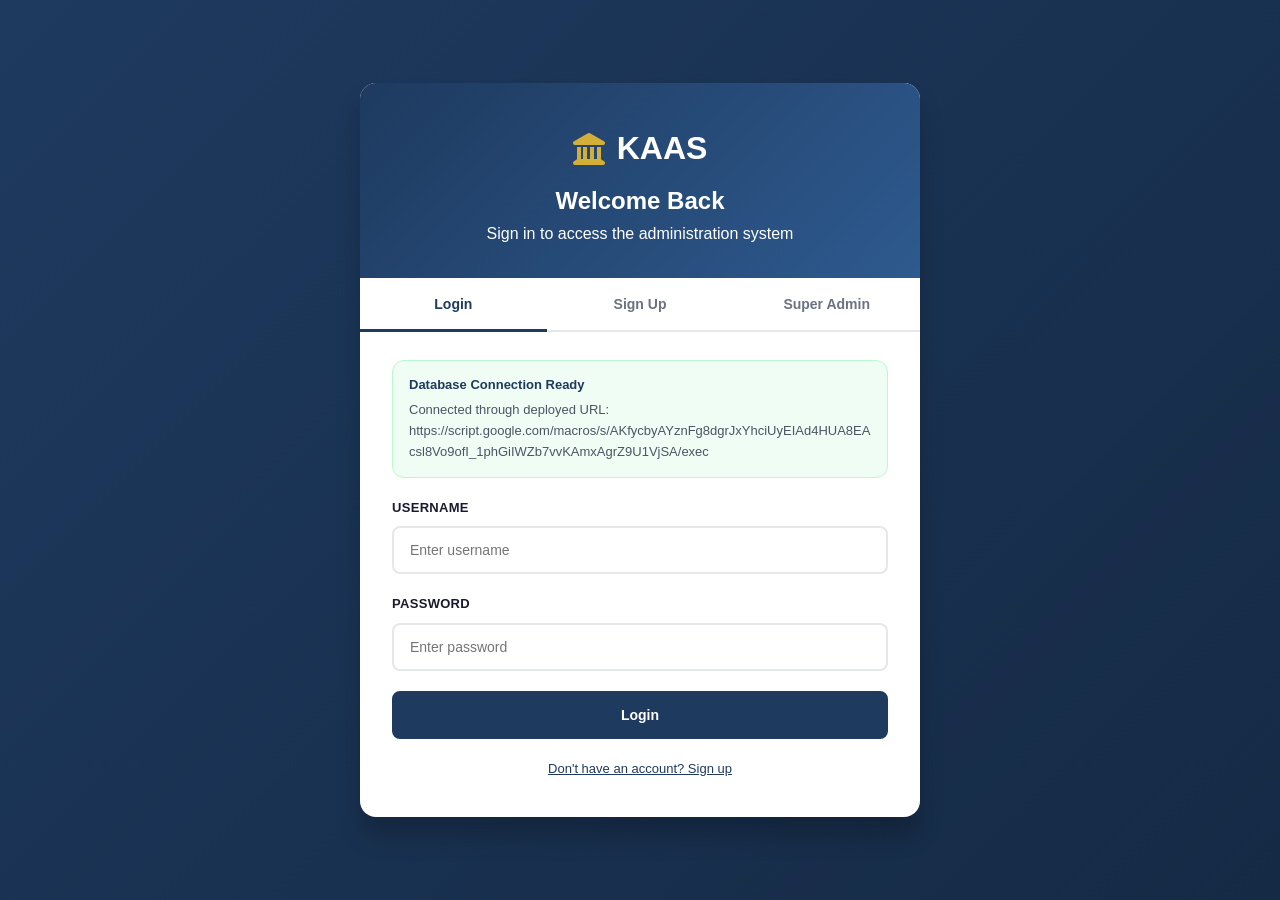
==== commit fe5198db: "Update index.html" ====
--- a/index.html
+++ b/index.html
@@ -928,16 +928,14 @@
                             <div class="form-group">
                                 <label>Super Admin Username</label>
                                 <input type="text" id="superAdminUsername" class="form-control"
-                                    placeholder="administrator" required>
+                                    placeholder="Enter username" required>
                             </div>
                             <div class="form-group">
                                 <label>Super Admin Password</label>
                                 <input type="password" id="superAdminPassword" class="form-control"
-                                    placeholder="admin0001" required>
+                                    placeholder="Enter password" required>
                             </div>
                             <button type="submit" class="btn btn-primary">Unlock Connection Settings</button>
-                            <div class="help-text">Embedded credentials: <strong>administrator</strong> /
-                                <strong>admin0001</strong></div>
                         </form>
                     </div>
 
@@ -956,6 +954,10 @@
                             <button type="button" class="btn btn-primary btn-sm"
                                 onclick="saveDeploymentUrlFromInput('deploymentUrlEntry', true)">
                                 <i class="fas fa-save"></i> Save URL
+                            </button>
+                            <button type="button" class="btn btn-success btn-sm"
+                                onclick="copyShareableLink()">
+                                <i class="fas fa-share-alt"></i> Shareable Link
                             </button>
                             <button type="button" class="btn btn-secondary btn-sm"
                                 onclick="testDeploymentUrlFromInput('deploymentUrlEntry')">
@@ -1022,18 +1024,18 @@
     </div>
 
     <script>
-        // Injected by Google Apps Script doGet()
+        // --- GITHUB PAGES CONFIGURATION ---
+        // If you are using GitHub Pages, paste your 'Deployed Web App URL' here.
+        // This will make the app connect automatically for everyone who visits your link.
+        var HARDCODED_API_URL = "https://script.google.com/macros/s/AKfycbyAYznFg8dgrJxYhciUyEIAd4HUA8EAcsl8Vo9ofI_1phGiIWZb7vvKAmxAgrZ9U1VjSA/exec"; 
+
+        // Injected automatically when served via Google Apps Script doGet()
         var INJECTED_API_URL = "<?= scriptUrl ?>";
-
+        
         var STORAGE_KEYS = {
             authToken: 'kaas_token',
             apiUrl: 'kaas_api_base_url',
             superAdmin: 'kaas_super_admin_session'
-        };
-
-        var SUPER_ADMIN = {
-            username: 'administrator',
-            password: 'admin0001'
         };
 
         var authToken = localStorage.getItem(STORAGE_KEYS.authToken) || null;
@@ -1049,6 +1051,7 @@
         var editingDocumentId = null;
 
         document.addEventListener('DOMContentLoaded', function () {
+            checkUrlParameters();
             updateConnectionNotice();
             renderSuperAdminPanel();
 
@@ -1076,9 +1079,52 @@
                 .catch(function (error) {
                     clearUserSession();
                     showAuth();
-                    showToast(getErrorMessage('Connection error', error), 'error');
                 });
         });
+
+        function checkUrlParameters() {
+            var params = new URLSearchParams(window.location.search);
+            var apiParam = params.get('api');
+            if (apiParam) {
+                var normalized = normalizeApiUrl(apiParam);
+                if (normalized) {
+                    localStorage.setItem(STORAGE_KEYS.apiUrl, normalized);
+                    // Clear the URL parameter to keep it clean
+                    var newUrl = window.location.protocol + "//" + window.location.host + window.location.pathname;
+                    window.history.replaceState({path:newUrl}, '', newUrl);
+                    showToast('Database connection configured automatically.', 'success');
+                }
+            }
+        }
+
+        function copyShareableLink() {
+            var apiUrl = getConfiguredApiUrl();
+            if (!apiUrl) {
+                showToast('Please configure and save the deployment URL first.', 'warning');
+                return;
+            }
+            
+            var baseUrl = window.location.protocol + "//" + window.location.host + window.location.pathname;
+            var shareUrl = baseUrl + '?api=' + encodeURIComponent(apiUrl);
+            
+            copyToClipboard(shareUrl);
+            showToast('Shareable link copied to clipboard! Share this link to connect other devices automatically.', 'success');
+        }
+
+        function copyToClipboard(text) {
+            var input = document.createElement('textarea');
+            input.value = text;
+            input.style.position = 'fixed';
+            input.style.opacity = 0;
+            document.body.appendChild(input);
+            input.select();
+            try {
+                document.execCommand('copy');
+            } catch (err) {
+                console.error('Copy failed', err);
+            }
+            document.body.removeChild(input);
+        }
 
         function clearUserSession() {
             localStorage.removeItem(STORAGE_KEYS.authToken);
@@ -1095,10 +1141,16 @@
         }
 
         function getConfiguredApiUrl() {
+            // 1. Check if a URL was passed in the link (Shareable Link)
             var savedUrl = localStorage.getItem(STORAGE_KEYS.apiUrl);
             if (savedUrl) return normalizeApiUrl(savedUrl);
             
-            // Fallback to injected URL if local storage is empty
+            // 2. Check for hardcoded URL (For GitHub Pages static deployments)
+            if (typeof HARDCODED_API_URL !== 'undefined' && HARDCODED_API_URL) {
+                return normalizeApiUrl(HARDCODED_API_URL);
+            }
+
+            // 3. Check for injected URL (For Apps Script direct access)
             if (typeof INJECTED_API_URL !== 'undefined' && INJECTED_API_URL && INJECTED_API_URL.indexOf('script.google.com') !== -1) {
                 return normalizeApiUrl(INJECTED_API_URL);
             }
@@ -1245,18 +1297,49 @@
         }
 
         function handleSuperAdminLogin(event) {
-            event.preventDefault();
-
-            var username = document.getElementById('superAdminUsername').value;
-            var password = document.getElementById('superAdminPassword').value;
-
-            if (username === SUPER_ADMIN.username && password === SUPER_ADMIN.password) {
-                setSuperAdminAuthenticated(true);
-                showToast('Super Admin unlocked.', 'success');
+            if (event) event.preventDefault();
+            var user = document.getElementById('superAdminUsername').value;
+            var pass = document.getElementById('superAdminPassword').value;
+
+            // 1. Initial Setup: If no URL is configured yet, use emergency local credentials
+            // (Note: administrator/admin0001 are the legacy credentials used for first-time setup)
+            var currentUrl = getConfiguredApiUrl();
+            if (!currentUrl) {
+                if (user === 'administrator' && pass === 'admin0001') {
+                    setSuperAdminAuthenticated(true);
+                    showToast('Emergency access granted. Please configure the database URL.', 'warning');
+                } else {
+                    showToast('Invalid credentials or database not connected.', 'error');
+                }
                 return false;
             }
 
-            showToast('Invalid Super Admin credentials.', 'error');
+            // 2. Standard Setup: Validate against the actual database for better security
+            apiRequest('validateSuperAdmin', { payload: { username: user, password: pass } })
+                .then(function (result) {
+                    if (result && result.success) {
+                        setSuperAdminAuthenticated(true);
+                        showToast('Super Admin access granted.', 'success');
+                    } else {
+                        // Fallback to local if server returns false (allows password reset/initial access)
+                        if (user === 'administrator' && pass === 'admin0001') {
+                            setSuperAdminAuthenticated(true);
+                            showToast('Used emergency local access.', 'warning');
+                        } else {
+                            showToast(result && result.message ? result.message : 'Invalid credentials.', 'error');
+                        }
+                    }
+                })
+                .catch(function (error) {
+                    // Fallback to local if server is unreachable
+                    if (user === 'administrator' && pass === 'admin0001') {
+                        setSuperAdminAuthenticated(true);
+                        showToast('Server unreachable. Used emergency local access.', 'warning');
+                    } else {
+                        showToast('Connection error and invalid credentials.', 'error');
+                    }
+                });
+
             return false;
         }
 
@@ -2824,4 +2907,4 @@
     </script>
 </body>
 
-</html>+</html>
